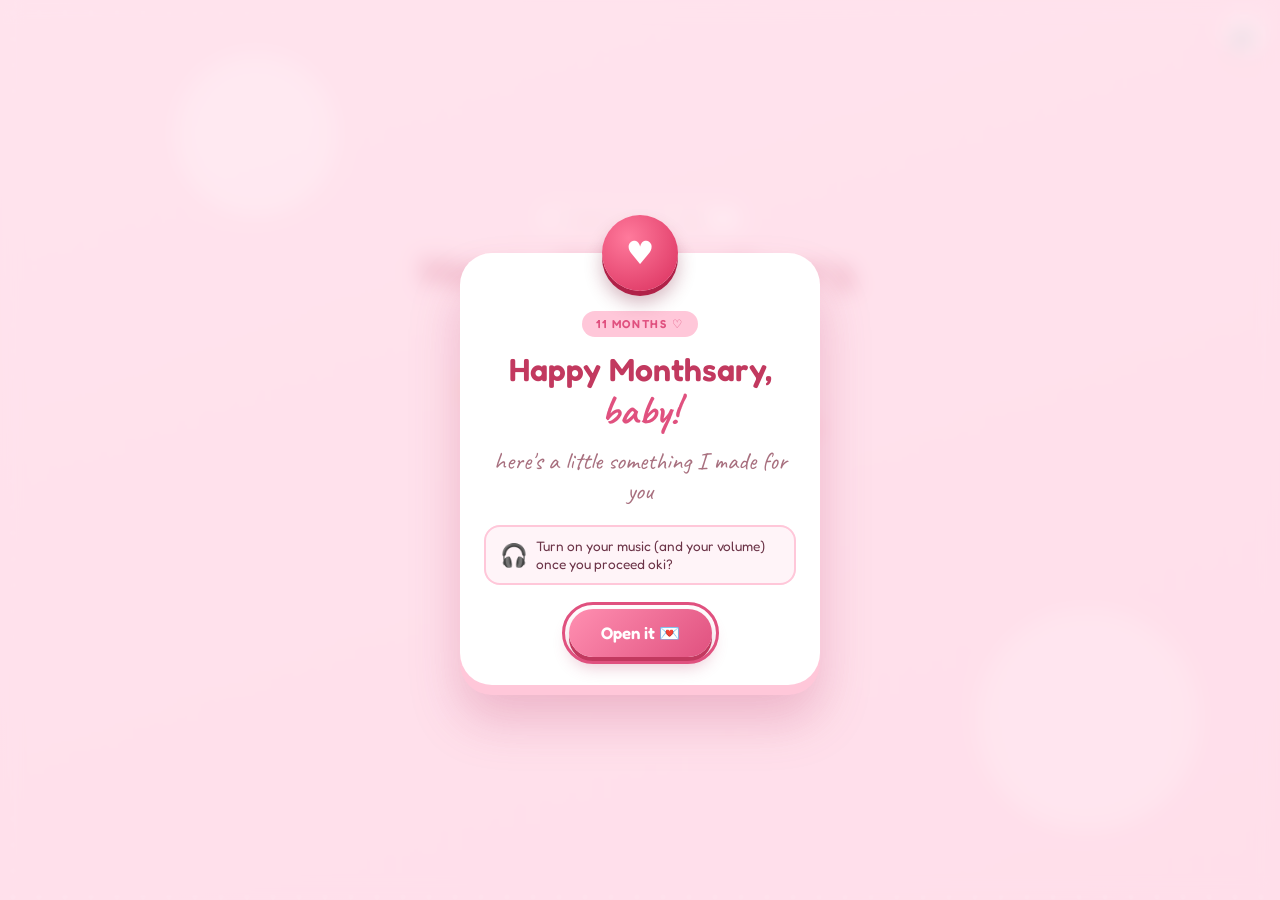
==== index.html @ 4e18e743 "Adjust flower properties" ====
<!DOCTYPE html>
<html lang="en">
<head>
<meta charset="utf-8">
<meta name="viewport" content="width=device-width, initial-scale=1">
<title>Happy 11th Monthsary, Princess Baby</title>
<link rel="preconnect" href="https://fonts.googleapis.com">
<link rel="preconnect" href="https://fonts.gstatic.com" crossorigin>
<link href="https://fonts.googleapis.com/css2?family=Caveat:wght@500;700&family=Fredoka:wght@400;500;600&display=swap" rel="stylesheet">
<link rel="stylesheet" href="style.css">
</head>
<body>

<div class="floaters" id="floaters" aria-hidden="true"></div>

<!-- Background music: put your file at music/home.mp3 -->
<audio id="bgm" src="music/home.mp3" loop preload="auto"></audio>
<button class="sound" id="sound" aria-label="Turn sound off" title="Sound on/off">🔊</button>

<!-- Welcome pop-up shown first, before the envelope -->
<div class="welcome" id="welcome" role="dialog" aria-modal="true" aria-labelledby="welcomeTitle">
  <div class="welcome-tilt" id="welcomeTilt">
    <div class="welcome-card">
      <div class="welcome-emoji" aria-hidden="true">♥</div>
      <span class="welcome-eyebrow">11 months ♡</span>
      <h2 id="welcomeTitle">Happy Monthsary,<em>baby!</em></h2>
      <p>here's a little something I made for you</p>
      <div class="welcome-music"><span aria-hidden="true">🎧</span><div>Turn on your music (and your volume) once you proceed oki? </div></div>
      <button class="welcome-btn" id="welcomeBtn">Open it 💌</button>
    </div>
  </div>
</div>

<!-- Bouquet: shown after the welcome pop-up, before the envelope -->
<div class="bouquet" id="bouquet" role="dialog" aria-modal="true" aria-labelledby="bouquetMsg" hidden>
  <div class="bq-view" id="bqView" aria-label="A 3D bouquet of flowers for you. Drag to spin it.">
    <div class="bq-fit" id="bqFit">
      <div class="bq" id="bq"></div>
    </div>
  </div>
  <p class="bq-hint" aria-hidden="true">drag it around ♡</p>
  <p class="bq-msg" id="bouquetMsg">Because we aren't able to celebrate today, and I won't be able to see you face to face… here's your bouquet, as always ♡</p>
  <button class="welcome-btn bq-btn" id="bouquetBtn">Now, your letter 💌</button>
</div>

<main class="stage">
  <div class="headline">
    <span class="badge">11 months with you ♡ </span>
    <h1>Happy 11th Monthsary,<em id="her">Princess Baby</em></h1>
  </div>

  <div class="scene">
    <span class="sparkle" aria-hidden="true">✨</span>
    <span class="sparkle" aria-hidden="true">💖</span>
    <span class="sparkle" aria-hidden="true">✨</span>
    <div class="tilt" id="tilt">
      <div class="envelope" id="envelope" role="button" tabindex="0" aria-label="Open your letter">
        <div class="shadow"></div>
        <div class="back"></div>
        <div class="letter">To my favorite human ♡</div>
        <div class="pocket">
          <i class="l"></i><i class="r"></i><i class="b"></i>
          <div class="to">for Marielle ♡</div>
        </div>
        <div class="flap">
          <div class="face front"></div>
          <div class="face back-face"></div>
        </div>
        <div class="seal">♥</div>
      </div>
    </div>
  </div>

  <p class="hint">tap the envelope 💌</p>
</main>

<div class="overlay">
  <article class="paper" id="paper" aria-label="Your letter">
    <button class="close" id="close" aria-label="Close letter">✕</button>
    <div class="paper-inner">
      <div class="deco reveal" aria-hidden="true">🌸💌🌸</div>
      <h2 class="reveal">My dearest Marielle,</h2>
      <p class="date reveal">11 months of us</p>

      <div class="photos">
        <figure class="photo reveal"><img src="images/photo1.jpeg" onerror="this.onerror=null;this.src='photo1.jpg'" alt="Us in the mirror, a kiss on her cheek" style="object-position:50% 35%"><figcaption>a kiss for my favorite girl</figcaption></figure>
        <figure class="photo reveal"><img src="images/photo3.jpeg" onerror="this.onerror=null;this.src='photo3.jpg'" alt="A pencil sketch of the two of us"><figcaption>us, in pencil (and in my heart)</figcaption></figure>
        <figure class="photo wide reveal"><img src="images/photo2.jpeg" onerror="this.onerror=null;this.src='photo2.jpg'" alt="Cheek to cheek, her big smile"><figcaption>that smile = my whole day</figcaption></figure>
        <figure class="photo reveal"><img src="images/photo4.jpeg" onerror="this.onerror=null;this.src='photo4.jpg'" alt="Silly selfie, tongue out" style="object-position:50% 30%"><figcaption>the silliest us</figcaption></figure>
        <figure class="photo reveal"><img src="images/photo5.jpeg" onerror="this.onerror=null;this.src='photo5.jpg'" alt="Matching pouts" style="object-position:50% 25%"><figcaption>pout champions 🏆</figcaption></figure>
      </div>

      <div class="message">
        <p class="reveal"><strong>Happy 11th monthsary, my love!</strong> 🎉 Eleven months. ELEVEN. That means in just one more month I get to say "one year" and be extremely smug about it. I've been dating the most amazing girl for this long and she still hasn't filed a return request, so I'm officially calling that a win.</p>

        <p class="reveal">I tried really hard to think of something original to write, but my brain just can't function when I think about you. So instead, I went on a deep dive of the internet's finest bad puns, and I'm sorry in advance, but here is the best of the worst. 😭 Princess Baby, I love you from my head tomatoes. 🍅 I love you a latte. ☕ I dolphinately love you. 🐬 I'd be lion if I said I didn't love you. 🦁 And omelette you finish, but I love you a latke. 🍳</p>

        <p class="reveal">I would tell you a joke about pizza, but it's a little cheesy. 🍕 This might sound cheesy too, but I think you're grate. 🧀 And one more, because I can't stop: is your name Wi-Fi? Because I'm definitely feeling a connection. 📶 (I know. I'm sorry. I'm not sorry. I'll be doing this for the next fifty years, so please start building your tolerance now.)</p>

        <div class="quote q1 reveal">
          You're my favorite notification, my best distraction, and my safest place, all in one person.
          <small>~ Razzle, certified corny</small>
        </div>

        <p class="reveal">You have a way of making the most boring things feel like an adventure. Waiting in line? Adventure. Deciding where to eat for 45 minutes and ending up at the first place we suggested? Epic quest. Sitting quietly next to you doing absolutely nothing? That's honestly my favorite place in the whole world.</p>

        <p class="sub reveal">🥺 okay, serious Razzle for a second 🥺</p>

        <p class="reveal">I know the past few weeks haven't been our best. We've felt distant, things got tense, and some days we weren't even really talking the way we used to. And a lot of that is on me. I haven't been the boyfriend you deserve lately, and I hate that. <strong>I'm so sorry, Princess Baby.</strong> Really and truly.</p>

        <p class="reveal">You never asked me to be perfect. You just asked me to show up, to listen, and to choose us, even on the hard days. So here's what I promise to do better:</p>

        <ul class="promises reveal">
          <li>Listen first, defend myself later (or never).</li>
          <li>Put the phone down when you're talking to me.</li>
          <li>Say the sweet stuff out loud, not just think it.</li>
          <li>Talk to you when something's bothering me instead of going quiet.</li>
          <li>Plan real dates and make real time for us.</li>
        </ul>

        <div class="quote q2 reveal">
          I don't need a perfect love story. I just need the one where it's still you and still us at the end of every messy chapter.
          <small>~ Razzle, still corny</small>
        </div>

        <p class="reveal">I'm not going to pretend I've got everything figured out, but I do know one thing for sure: I want to figure it out with you. Every sunny day, every rough patch, every random Tuesday. You make me want to be softer, better, and braver, and I'm going to keep working on it every single day.</p>

        <p class="reveal">Thank you for staying, for being patient with me, and for loving me even when I'm a certified dummy. I love you more than I know how to put into words (and clearly I tried, this letter is very long). 😭</p>

        <div class="quote q3 reveal">
          Home isn't a place. It's the way my heart goes quiet and happy when you say my name.
          <small>~ Razzle, the most pogi</small>
        </div>

        <p class="sign reveal">Forever yours,<br>Razzle ♡</p>
        <p class="ps reveal">P.S. You're still the cutest. This is not up for debate.<br>P.P.S. Eleven months down, so many more to go. 🥰</p>
      </div>

      <div class="teaser reveal">
        <span class="bell" aria-hidden="true">🔔</span>
        <h3>Don't forget, Marielle!</h3>
        <p>This is only a little preview. Come back and visit this website on our anniversary. Something special will be waiting for you. 💌</p>
        <div class="when">📅 November 12</div>
        <div class="count" id="count" aria-live="off">
          <div><b id="d">--</b><span>days</span></div>
          <div><b id="h">--</b><span>hours</span></div>
          <div><b id="m">--</b><span>min</span></div>
        </div>
      </div>
    </div>
  </article>
</div>

<script>
  /* ===== EDIT THESE ===== */
  const CONFIG = {
    herName: "Princess Baby",                      // shown in the headline
    anniversary: "2026-11-12T00:00:00+08:00"  // countdown target (Manila time)
  };
  /* ====================== */

  document.getElementById("her").textContent = CONFIG.herName;

  /* ===== SOUND (sound effects are generated in the browser, no files needed) ===== */
  const bgm = document.getElementById("bgm");
  const soundBtn = document.getElementById("sound");
  const MUSIC_VOLUME = 0.35;                  // 0 to 1
  let muted = false;
  try { muted = localStorage.getItem("muted") === "1"; } catch (e) {}

  let ctx = null;
  function audio() {
    if (!ctx) {
      const AC = window.AudioContext || window.webkitAudioContext;
      if (!AC) return null;
      ctx = new AC();
    }
    // iPhone/iPad: let Web Audio play even when the silent switch is on
    try { if (navigator.audioSession) navigator.audioSession.type = "playback"; } catch (e) {}
    if (ctx.state === "suspended") ctx.resume();
    return ctx;
  }
  function tone(freq, when, dur, vol = 0.12, type = "sine", slideTo) {
    const c = audio(); if (!c || muted) return;
    const t = c.currentTime + when;
    const o = c.createOscillator(), g = c.createGain();
    o.type = type; o.frequency.setValueAtTime(freq, t);
    if (slideTo) o.frequency.exponentialRampToValueAtTime(slideTo, t + dur);
    g.gain.setValueAtTime(0.0001, t);
    g.gain.exponentialRampToValueAtTime(vol, t + 0.015);
    g.gain.exponentialRampToValueAtTime(0.0001, t + dur);
    o.connect(g).connect(c.destination);
    o.start(t); o.stop(t + dur + 0.05);
  }
  function noise(when, dur, vol, f0, f1, type = "bandpass") {
    const c = audio(); if (!c || muted) return;
    const t = c.currentTime + when;
    const buf = c.createBuffer(1, Math.max(1, Math.floor(c.sampleRate * dur)), c.sampleRate);
    const d = buf.getChannelData(0);
    for (let i = 0; i < d.length; i++) d[i] = Math.random() * 2 - 1;
    const src = c.createBufferSource(); src.buffer = buf;
    const f = c.createBiquadFilter(); f.type = type;
    f.frequency.setValueAtTime(f0, t); f.frequency.exponentialRampToValueAtTime(f1, t + dur);
    const g = c.createGain();
    g.gain.setValueAtTime(0.0001, t);
    g.gain.exponentialRampToValueAtTime(vol, t + dur * 0.3);
    g.gain.exponentialRampToValueAtTime(0.0001, t + dur);
    src.connect(f).connect(g).connect(c.destination);
    src.start(t); src.stop(t + dur + 0.05);
  }
  const sfx = {
    tap()    { tone(520, 0, 0.12, 0.14, "sine", 330); },                         // envelope tap
    flap()   { noise(0, 0.35, 0.22, 2200, 700); tone(300, 0, 0.1, 0.06, "triangle", 200); },  // flap opens
    whoosh() { noise(0, 0.7, 0.2, 500, 3200, "lowpass"); },                     // letter slides up
    chime()  { [784, 988, 1175, 1568].forEach((f, i) => tone(f, i * 0.09, 0.9, 0.09, "sine")); }, // letter ready
    pop()    { tone(700 + Math.random() * 500, 0, 0.1, 0.07, "sine", 1300); },  // photos/quotes appear
    close()  { tone(659, 0, 0.18, 0.1); tone(494, 0.12, 0.3, 0.1); noise(0.05, 0.3, 0.12, 1500, 500); }
  };
  let lastPop = 0;
  function popThrottled() { const n = Date.now(); if (n - lastPop > 450) { lastPop = n; sfx.pop(); } }

  // background music: starts on the first tap (browsers block autoplay), fades in
  bgm.volume = 0;
  let fadeTimer = null;
  function fadeTo(target, ms = 1500) {
    clearInterval(fadeTimer);
    const start = bgm.volume, steps = 30, dt = ms / steps; let i = 0;
    fadeTimer = setInterval(() => {
      i++; bgm.volume = Math.max(0, Math.min(1, start + (target - start) * (i / steps)));
      if (i >= steps) clearInterval(fadeTimer);
    }, dt);
  }
  function startMusic() {
    if (muted) return;
    const p = bgm.play();
    if (p && p.then) p.then(() => fadeTo(MUSIC_VOLUME)).catch(() => {});
  }
  function renderSoundBtn() {
    soundBtn.textContent = muted ? "🔇" : "🔊";
    soundBtn.setAttribute("aria-label", muted ? "Turn sound on" : "Turn sound off");
  }
  soundBtn.addEventListener("click", e => {
    e.stopPropagation();
    muted = !muted;
    try { localStorage.setItem("muted", muted ? "1" : "0"); } catch (err) {}
    renderSoundBtn();
    if (muted) { fadeTo(0, 400); setTimeout(() => bgm.pause(), 450); }
    else { audio(); startMusic(); sfx.tap(); }
  });
  renderSoundBtn();
  // first tap: wake up the audio system (a silent clip helps iPhones), then start the music
  const SILENT = "[data-uri]";
  function unlockAudio() {
    audio();
    try { const s = new Audio(SILENT); s.play().catch(() => {}); } catch (e) {}
    startMusic();
  }
  addEventListener("pointerdown", unlockAudio, { once: true });
  addEventListener("keydown", unlockAudio, { once: true });

  // welcome pop-up: shows first, the envelope waits behind it until she taps "Open it"
  const welcome = document.getElementById("welcome");
  const welcomeBtn = document.getElementById("welcomeBtn");
  const stageEl = document.querySelector(".stage");
  stageEl.inert = true;
  welcomeBtn.focus({ preventScroll: true });
  const welcomeTilt = document.getElementById("welcomeTilt");
  welcome.addEventListener("pointermove", e => {
    const x = (e.clientX / innerWidth - .5) * 2, y = (e.clientY / innerHeight - .5) * 2;
    welcomeTilt.style.transform = `rotateY(${x * 12}deg) rotateX(${-y * 9}deg)`;
  });
  welcomeBtn.addEventListener("click", () => {
    sfx.chime();
    body.classList.add("welcomed");
    setTimeout(() => { welcome.hidden = true; }, 700);
    setTimeout(showBouquet, 500);                 // bouquet first, then the envelope
  });

  /* ===== 3D BOUQUET (pure CSS 3D, built here) ===== */
  const bouquetEl = document.getElementById("bouquet");
  const bq = document.getElementById("bq");
  const bqView = document.getElementById("bqView");
  const bqFit = document.getElementById("bqFit");
  const bqMsg = document.getElementById("bouquetMsg");
  const bouquetBtn = document.getElementById("bouquetBtn");
  const el = (cls, css) => { const d = document.createElement("div"); d.className = cls; Object.assign(d.style, css || {}); return d; };

  function buildBouquet() {
    const RIM = 112, TIP = 8, H = 215;           // cone: rim radius, tip radius, height (px)
    const slant = Math.atan((RIM - TIP) / H), L = Math.hypot(H, RIM - TIP);
    // wrapping paper: pleated panels around a cone, pointed tops, two alternating colours
    const N = 11, step = 360 / N;
    for (let i = 0; i < N; i++) {
      const w = 2 * (RIM + 6) * Math.tan(Math.PI / N) + 10, extra = 16 + (i % 3) * 9, h = L + extra;
      const tipW = (2 * TIP * Math.tan(Math.PI / N)) / w * 50;
      const p = el("bq-paper", {
        width: w + "px", height: h + "px", left: -w / 2 + "px", top: -h / 2 + "px",
        clipPath: `polygon(0 ${extra / h * 100 * .55}%, 50% 0, 100% ${extra / h * 100 * .55}%, ${50 + tipW}% 100%, ${50 - tipW}% 100%)`,
        background: i % 2
          ? "linear-gradient(90deg,#ffd6e3,#fff2f6 45%,#ffd0de)"
          : "linear-gradient(90deg,#f58fb0,#ffb3c9 50%,#f283a8)",
        transform: `translate3d(0,${H / 2 - extra / 2}px,0) rotateY(${i * step}deg) translateZ(${(RIM + TIP) / 2 + 3}px) rotateX(${-slant}rad)`
      });
      bq.appendChild(p);
    }
    bq.appendChild(el("bq-fill", { width: RIM * 2 + "px", height: RIM * 2 + "px", left: -RIM + "px", top: -RIM + "px", transform: "translate3d(0,6px,0) rotateX(90deg)" }));

    // leaves poking out of the paper
    for (let i = 0; i < 9; i++) {
      const lf = el("bq-leaf", { width: "26px", height: "62px", left: "-13px", top: "-62px",
        transform: `rotateY(${i * 40 + 12}deg) translateZ(${RIM - 18}px) translateY(-14px) rotateX(${-58 - (i % 2) * 10}deg)` });
      bq.appendChild(lf);
    }

    // flowers: [type, colour, ring radius, angle, height, outward tilt, size]
    const PINK = ["#e8456f", "#ff7aa2", "#ffb3c9", "#d92e5c", "#ff94b4"];
    const LIFT = -34;                            // raise every flower above the wrap
    const flowers = [["rose", "#e8456f", 0, 0, LIFT - 62, 0, 1.3]];
    for (let i = 0; i < 6; i++) flowers.push([i % 3 === 1 ? "daisy" : "rose", PINK[(i + 1) % 5], 46, i * 60 + 30, LIFT - 40 - (i % 2) * 8, 28, 1.0]);
    for (let i = 0; i < 8; i++) flowers.push([i % 2 ? "daisy" : "rose", PINK[(i + 3) % 5], 84, i * 45, LIFT - 8 - (i % 2) * 10, 52, i % 2 ? 1.0 : .9]);

    flowers.forEach(([type, col, rad, az, y, tilt, s], n) => {
      const head = el("bq-head", { animationDelay: (0.35 + n * 0.11) + "s",
        transform: `translate3d(0,${y}px,0) rotateY(${az}deg) translateZ(${rad}px) rotateX(${-tilt}deg) scale(calc(${s} * var(--bloom)))` });
      if (type === "rose") {
        // rings of petals from the tight centre to the open outside
        const rings = [[3, 3, 14, 18, 8], [5, 7, 20, 24, 24], [5, 11, 26, 30, 44], [6, 15, 32, 34, 66]];
        rings.forEach(([count, r, w, h, open], k) => {
          for (let j = 0; j < count; j++) {
            const pt = el("petal", { width: w + "px", height: h + "px", left: -w / 2 + "px", top: -h + "px",
              borderRadius: "50% 50% 46% 46% / 62% 62% 38% 38%",
              background: `radial-gradient(ellipse at 50% 20%, ${shade(col, 18 - k * 4)}, ${col} 55%, ${shade(col, -28)})`,
              transform: `rotateY(${j * 360 / count + k * 31}deg) translateZ(${r}px) rotateX(calc(${-open}deg * var(--bloom)))` });
            head.appendChild(pt);
          }
        });
        head.appendChild(el("bq-disc", { width: "14px", height: "14px", left: "-7px", top: "-7px",
          background: `radial-gradient(${shade(col, -35)}, ${col})`, transform: "translateY(-6px) rotateX(90deg)" }));
      } else {
        for (let j = 0; j < 13; j++) {
          head.appendChild(el("petal", { width: "10px", height: "32px", left: "-5px", top: "-32px",
            borderRadius: "50% 50% 40% 40% / 70% 70% 30% 30%",
            background: "linear-gradient(#fff, #fff6f9 70%, #ffd9e5)",
            transform: `rotateY(${j * 360 / 13}deg) translateZ(6px) rotateX(calc(-80deg * var(--bloom)))` }));
        }
        head.appendChild(el("bq-disc", { width: "18px", height: "18px", left: "-9px", top: "-9px",
          background: "radial-gradient(circle at 40% 35%, #ffe680, #f5b800 70%, #d99a00)", transform: "translateY(-2px) rotateX(90deg)" }));
      }
      bq.appendChild(head);
    });

    // baby's breath: tiny white blooms (two crossed discs so they never go flat)
    for (let i = 0; i < 34; i++) {
      const a = Math.random() * 360, r = 30 + Math.random() * 78, y = -62 - Math.random() * 40 + r * .35;
      const g = el("bq-head", { animationDelay: (1.6 + Math.random()) + "s",
        transform: `translate3d(0,${y}px,0) rotateY(${a}deg) translateZ(${r}px) scale(var(--bloom))` });
      g.appendChild(el("bq-dot")); g.appendChild(el("bq-dot", { transform: "rotateY(90deg)" }));
      bq.appendChild(g);
    }

    // satin bow on the front of the wrap
    const yb = 150, rb = RIM - (RIM - TIP) * yb / H;
    const bow = el("bq-bow", { transform: `translate3d(0,${yb}px,0) translateZ(${rb + 4}px) rotateX(${-slant}rad)` });
    bow.innerHTML = `<svg viewBox="0 0 110 80" width="110" height="80" aria-hidden="true">
      <defs><linearGradient id="rib" x1="0" x2="0" y1="0" y2="1"><stop offset="0" stop-color="#ff5c8a"/><stop offset="1" stop-color="#c2395f"/></linearGradient></defs>
      <path d="M50 34 C30 8 6 10 8 28 C10 44 34 44 50 38Z" fill="url(#rib)"/>
      <path d="M60 34 C80 8 104 10 102 28 C100 44 76 44 60 38Z" fill="url(#rib)"/>
      <path d="M50 40 L34 76 L44 72 L48 78 L54 42Z M60 40 L76 76 L66 72 L62 78 L56 42Z" fill="#d94673"/>
      <rect x="47" y="28" width="16" height="16" rx="6" fill="#e8456f"/>
      <path d="M18 24 C24 18 34 20 42 30" stroke="#ffb3c9" stroke-width="3" fill="none" stroke-linecap="round" opacity=".7"/>
    </svg>`;
    bq.appendChild(bow);
    bqView.appendChild(el("bq-shadow"));
  }
  function shade(hex, pct) {                      // lighten (+) or darken (−) a hex colour
    const n = parseInt(hex.slice(1), 16), f = pct / 100;
    const ch = s => { const c = (n >> s) & 255; return Math.round(f > 0 ? c + (255 - c) * f : c * (1 + f)); };
    return `rgb(${ch(16)},${ch(8)},${ch(0)})`;
  }

  // spin: gentle sway on its own, drag to turn it around
  let spin = 0, tiltX = -22, dragging = false, lastX = 0, lastY = 0, vel = 0, t0 = 0, bqRaf = 0;
  const TILT_MIN = -72, TILT_MAX = -6;           // from looking down on the flowers to eye level
  const reduceMotion = matchMedia("(prefers-reduced-motion: reduce)").matches;
  function bqFrame(t) {
    if (!t0) t0 = t;
    if (!dragging) { spin += vel; vel *= 0.94; }
    const sway = reduceMotion ? 0 : Math.sin((t - t0) / 1400) * 16;
    bq.style.transform = `rotateX(${tiltX}deg) rotateY(${spin + sway}deg)`;
    bqRaf = requestAnimationFrame(bqFrame);
  }
  bqView.addEventListener("pointerdown", e => { dragging = true; lastX = e.clientX; lastY = e.clientY; vel = 0; bqView.setPointerCapture(e.pointerId); });
  bqView.addEventListener("pointermove", e => {
    if (!dragging) return;
    const dx = e.clientX - lastX, dy = e.clientY - lastY; lastX = e.clientX; lastY = e.clientY;
    spin += dx * .6; vel = dx * .6;
    tiltX = Math.max(TILT_MIN, Math.min(TILT_MAX, tiltX - dy * .4));   // drag down = look from above
  });
  const endDrag = () => { dragging = false; };
  bqView.addEventListener("pointerup", endDrag);
  bqView.addEventListener("pointercancel", endDrag);

  function fitBouquet() {                         // shrink the bouquet on short / narrow screens
    const k = Math.min(1, (innerWidth - 24) / 340, (innerHeight * .56) / 400);
    bqFit.style.transform = `scale(${k})`;
    bqView.style.width = 340 * k + "px"; bqView.style.height = 400 * k + "px";
    bqFit.style.width = "340px"; bqFit.style.height = "400px";
  }
  addEventListener("resize", fitBouquet);

  // message appears word by word
  bqMsg.innerHTML = bqMsg.textContent.split(" ").map(w => `<span class="w">${w}</span>`).join(" ");

  function showBouquet() {
    buildBouquet(); fitBouquet();
    bouquetEl.hidden = false;
    requestAnimationFrame(() => requestAnimationFrame(() => body.classList.add("bouquet-on")));
    bqRaf = requestAnimationFrame(bqFrame);
    [0, 1, 2, 3, 4].forEach(i => setTimeout(() => sfx.pop(), 500 + i * 260));
    const words = bqMsg.querySelectorAll(".w");
    words.forEach((w, i) => setTimeout(() => w.classList.add("in"), 2200 + i * 110));
    setTimeout(() => { bouquetBtn.classList.add("in"); bouquetBtn.focus({ preventScroll: true }); }, 2400 + words.length * 110 + 300);
  }
  bouquetBtn.addEventListener("click", () => {
    sfx.chime();
    body.classList.add("bouquet-done");
    stageEl.inert = false;
    setTimeout(() => { bouquetEl.hidden = true; cancelAnimationFrame(bqRaf); }, 850);
  });

  // floating hearts & sparkles
  const floaters = document.getElementById("floaters");
  const icons = ["♥","💗","✨","🌸","💖","♡"];
  for (let i = 0; i < 20; i++) {
    const s = document.createElement("span");
    s.textContent = icons[i % icons.length];
    s.style.left = Math.random() * 100 + "%";
    s.style.fontSize = 12 + Math.random() * 20 + "px";
    s.style.color = "#ff8fb1";
    s.style.animationDuration = 9 + Math.random() * 10 + "s";
    s.style.animationDelay = Math.random() * 12 + "s";
    floaters.appendChild(s);
  }

  // 3D tilt following pointer
  const tilt = document.getElementById("tilt");
  const body = document.body;
  addEventListener("pointermove", e => {
    if (body.classList.contains("open")) return;
    const x = (e.clientX / innerWidth - .5) * 2;
    const y = (e.clientY / innerHeight - .5) * 2;
    tilt.style.transform = `rotateY(${x * 14}deg) rotateX(${-y * 10}deg)`;
  });

  // open sequence
  const envelope = document.getElementById("envelope");
  const paper = document.getElementById("paper");
  let timers = [];
  function openLetter() {
    if (body.classList.contains("open")) return;
    tilt.style.transform = "rotateX(6deg)";
    sfx.tap(); setTimeout(() => sfx.flap(), 120);
    body.classList.add("open");                                            // flap opens
    timers.push(setTimeout(() => { body.classList.add("rise"); sfx.whoosh(); }, 750));  // paper slides up out of the envelope
    timers.push(setTimeout(() => {
      body.classList.add("reading");                                       // paper glides up full screen
      sfx.chime();
      observeReveals();
    }, 1900));
  }
  function closeLetter() {
    if (!body.classList.contains("open")) return;
    sfx.close();
    timers.forEach(clearTimeout); timers = [];
    body.classList.remove("reading");
    timers.push(setTimeout(() => body.classList.remove("rise"), 500));
    timers.push(setTimeout(() => body.classList.remove("open"), 1100));
    paper.scrollTo({ top: 0 });
    document.querySelectorAll(".reveal").forEach(el => el.classList.remove("in"));
  }
  envelope.addEventListener("click", openLetter);
  envelope.addEventListener("keydown", e => {
    if (e.key === "Enter" || e.key === " ") { e.preventDefault(); openLetter(); }
  });
  document.getElementById("close").addEventListener("click", closeLetter);
  addEventListener("keydown", e => { if (e.key === "Escape") closeLetter(); });

  // reveal on scroll inside the paper
  function observeReveals() {
    const io = new IntersectionObserver((entries) => {
      entries.forEach(en => {
        if (en.isIntersecting) {
          en.target.classList.add("in"); io.unobserve(en.target);
          if (en.target.matches(".photo, .quote, .teaser, .promises")) popThrottled();
        }
      });
    }, { root: paper, threshold: .12 });
    document.querySelectorAll(".reveal").forEach((el, i) => {
      el.style.transitionDelay = (i < 3 ? i * 0.25 + 0.9 : 0) + "s";
      io.observe(el);
    });
  }

  // countdown to the anniversary
  const target = new Date(CONFIG.anniversary).getTime();
  function tick() {
    let diff = Math.max(0, target - Date.now());
    const d = Math.floor(diff / 864e5); diff -= d * 864e5;
    const h = Math.floor(diff / 36e5);  diff -= h * 36e5;
    const m = Math.floor(diff / 6e4);
    document.getElementById("d").textContent = d;
    document.getElementById("h").textContent = h;
    document.getElementById("m").textContent = m;
  }
  tick(); setInterval(tick, 30000);
</script>
</body>
</html>
---- style.css ----
:root{
  --bg1:#ffe3ee; --bg2:#ffd0e2; --pink:#ff8fb1; --pink-d:#e0517f; --pink-l:#ffc7d9;
  --env:#ffa3c0; --env-d:#ff8fb1; --cream:#fffaf3; --ink:#6b3347; --muted:#a8707f;
  --berry:#c2395f;
}
*{box-sizing:border-box;margin:0;padding:0}
html,body{height:100%}
body{
  font-family:'Fredoka',system-ui,sans-serif;color:var(--ink);overflow:hidden;
  background:
    radial-gradient(circle at 20% 15%,rgba(255,255,255,.7) 0 80px,transparent 81px),
    radial-gradient(circle at 85% 80%,rgba(255,255,255,.5) 0 110px,transparent 111px),
    radial-gradient(#fff6 2px,transparent 3px) 0 0/26px 26px,
    linear-gradient(160deg,var(--bg1),var(--bg2));
}

/* floating hearts / sparkles */
.floaters{position:fixed;inset:0;pointer-events:none;overflow:hidden}
.floaters span{position:absolute;bottom:-50px;opacity:0;animation:floatUp linear infinite}
@keyframes floatUp{
  0%{transform:translateY(0) rotate(-10deg);opacity:0}
  10%{opacity:.75}
  100%{transform:translateY(-115vh) rotate(25deg);opacity:0}
}

/* intro layout */
.stage{position:fixed;inset:0;display:flex;flex-direction:column;align-items:center;justify-content:center;gap:1.6rem;padding:1rem;
  transition:opacity .6s ease}
.headline{text-align:center;transition:opacity .6s}
.badge{display:inline-block;background:#fff;color:var(--pink-d);font-weight:600;font-size:.8rem;letter-spacing:.12em;
  padding:.35rem .9rem;border-radius:999px;box-shadow:0 4px 0 var(--pink-l);margin-bottom:.8rem;text-transform:uppercase}
.headline h1{font-weight:600;font-size:clamp(1.7rem,6vw,2.7rem);line-height:1.15;color:var(--berry)}
.headline h1 em{font-style:normal;display:block;font-family:'Caveat',cursive;font-size:1.25em;color:var(--pink-d);font-weight:700}
.hint{font-family:'Caveat',cursive;font-size:1.5rem;color:var(--pink-d);animation:pulse 2s ease-in-out infinite;transition:opacity .4s}
@keyframes pulse{50%{opacity:.4;transform:translateY(3px)}}

/* 3D scene */
.scene{perspective:1100px;position:relative}
.tilt{transform-style:preserve-3d;transition:transform .25s ease-out;animation:bob 3.6s ease-in-out infinite}
@keyframes bob{50%{translate:0 -10px}}
.sparkle{position:absolute;font-size:1.4rem;animation:twinkle 2.4s ease-in-out infinite}
.sparkle:nth-of-type(1){left:-14px;top:-8px}
.sparkle:nth-of-type(2){right:-10px;top:14%;animation-delay:.8s;font-size:1.1rem}
.sparkle:nth-of-type(3){left:6%;bottom:-18px;animation-delay:1.5s;font-size:1.2rem}
@keyframes twinkle{0%,100%{opacity:.2;transform:scale(.6) rotate(0)}50%{opacity:1;transform:scale(1.15) rotate(20deg)}}

.envelope{
  --w:min(80vw,340px);
  position:relative;width:var(--w);aspect-ratio:4/3;cursor:pointer;outline:none;
  transition:transform 1s cubic-bezier(.6,0,.3,1),opacity .8s;
  -webkit-tap-highlight-color:transparent;
}
.envelope:focus-visible .back{outline:3px solid var(--pink-d);outline-offset:6px}
.shadow{position:absolute;left:8%;right:8%;bottom:-18px;height:26px;background:rgba(190,70,110,.35);filter:blur(12px);border-radius:50%}
.back{position:absolute;inset:0;background:var(--env-d);border-radius:16px}

.letter{
  position:absolute;left:7%;right:7%;top:6%;height:88%;z-index:2;border-radius:10px;
  background:
    repeating-linear-gradient(transparent 0 25px,rgba(255,143,177,.25) 25px 26px),
    #fffdf8;
  transition:transform 1s cubic-bezier(.5,0,.2,1);
  padding:12px 16px;text-align:center;
  font-family:'Caveat',cursive;font-weight:700;font-size:clamp(1.1rem,4vw,1.45rem);color:var(--pink-d);
  box-shadow:0 -3px 10px rgba(190,70,110,.18);
}
.pocket{position:absolute;inset:0;z-index:3;pointer-events:none}
.pocket i{position:absolute;inset:0;border-radius:16px}
.pocket .l{background:linear-gradient(100deg,#ffb5cc,#ff9dbb);clip-path:polygon(0 0,53% 54%,0 100%)}
.pocket .r{background:linear-gradient(260deg,#ffb5cc,#ff9dbb);clip-path:polygon(100% 0,47% 54%,100% 100%)}
.pocket .b{background:linear-gradient(0deg,#ffc2d6,#ffb0c8);clip-path:polygon(0 100%,50% 46%,100% 100%)}
.pocket::after{content:"";position:absolute;inset:7px;border:2px dashed rgba(255,255,255,.75);border-radius:11px}
.to{position:absolute;left:0;right:0;top:70%;text-align:center;font-family:'Caveat',cursive;font-weight:700;
  font-size:clamp(1.2rem,4.6vw,1.6rem);color:#fff;text-shadow:0 2px 0 rgba(224,81,127,.5)}

.flap{
  position:absolute;left:0;top:0;width:100%;height:56%;z-index:4;
  transform-origin:50% 0;transform-style:preserve-3d;
  transform:perspective(900px) rotateX(0deg);
  transition:transform .9s cubic-bezier(.5,0,.2,1),z-index 0s .45s;
}
.flap .face{position:absolute;inset:0;backface-visibility:hidden;-webkit-backface-visibility:hidden;
  clip-path:polygon(0 0,100% 0,50% 100%);border-radius:16px 16px 0 0}
.flap .front{background:linear-gradient(180deg,#ff9dbb,#ff7fa6)}
.flap .back-face{
  background:radial-gradient(#fff 2px,transparent 3px) 0 0/16px 16px,#ffd3e2;
  transform:rotateX(180deg);
  /* this face is itself flipped, so mirror its triangle: base stays on the hinge, tip points up when open */
  clip-path:polygon(0 100%,100% 100%,50% 0);border-radius:0 0 16px 16px;
}
.seal{
  position:absolute;left:50%;top:56%;z-index:5;width:17%;aspect-ratio:1;border-radius:50%;
  translate:-50% -50%;
  background:radial-gradient(circle at 35% 30%,#ff7a9c,#d92e5c);
  box-shadow:0 4px 0 #b02148,0 8px 14px rgba(120,20,50,.35);
  display:grid;place-items:center;color:#fff;font-size:clamp(1rem,4vw,1.5rem);
  animation:beat 1.4s ease-in-out infinite;transition:opacity .3s;
}
@keyframes beat{0%,100%{scale:1}15%{scale:1.12}30%{scale:1}45%{scale:1.08}}

/* opening states */
body.open .flap{transform:perspective(900px) rotateX(180deg);z-index:1}
body.open .seal{opacity:0;animation:none}
body.open .hint{opacity:0}
body.open .tilt{animation-play-state:paused}
body.rise .letter{transform:translateY(-68%)}
body.reading .envelope{transform:translateY(60vh) scale(.8);opacity:0}
body.reading .headline{opacity:0}

/* reading overlay */
.overlay{position:fixed;inset:0;display:flex;justify-content:center;align-items:flex-end;pointer-events:none;z-index:10}
.paper{
  width:min(94vw,620px);height:93vh;color:var(--ink);
  border-radius:28px 28px 0 0;overflow-y:auto;overscroll-behavior:contain;
  transform:translateY(110%);transition:transform 1.3s cubic-bezier(.2,.8,.2,1);
  box-shadow:0 -16px 50px rgba(190,70,110,.4);pointer-events:auto;
  background:
    repeating-linear-gradient(transparent 0 35px,rgba(255,143,177,.16) 35px 36px),
    var(--cream);
  border-top:8px solid var(--pink);
}
body.reading .paper{transform:translateY(0)}
.paper-inner{padding:1.6rem 1.5rem 4rem;text-align:center}
.deco{font-size:1.5rem;letter-spacing:.4em;margin-bottom:.4rem}
.paper h2{font-family:'Caveat',cursive;font-weight:700;font-size:clamp(2.2rem,9vw,3rem);color:var(--berry);line-height:1.1}
.paper .date{display:inline-block;margin:.6rem 0 1.4rem;background:var(--pink-l);color:var(--pink-d);font-weight:600;
  font-size:.75rem;letter-spacing:.2em;text-transform:uppercase;padding:.3rem .9rem;border-radius:999px}

.reveal{opacity:0;transform:translateY(24px) scale(.97);transition:opacity .9s ease,transform .9s ease}
.reveal.in{opacity:1;transform:none}

.photos{display:grid;grid-template-columns:1fr 1fr;gap:20px 16px;margin:1.6rem 0}
.photo{position:relative;background:#fff;padding:9px 9px 28px;border-radius:6px;box-shadow:0 8px 18px rgba(190,70,110,.22);transform:rotate(var(--r,0deg))}
.photo::before{content:"";position:absolute;top:-10px;left:50%;width:62px;height:20px;margin-left:-31px;
  background:repeating-linear-gradient(45deg,rgba(255,143,177,.85) 0 6px,rgba(255,199,217,.85) 6px 12px);transform:rotate(-4deg);border-radius:2px}
.photo:nth-child(1){--r:-2.5deg}.photo:nth-child(2){--r:2deg}
.photo:nth-child(3){--r:-1deg}.photo:nth-child(4){--r:2deg}.photo:nth-child(5){--r:-2deg}
.photo.wide{grid-column:1/-1}
.photo .ph,.photo img{display:block;width:100%;aspect-ratio:4/5;object-fit:cover;border-radius:3px;background:#ffe8f0}
.photo.wide .ph,.photo.wide img{aspect-ratio:16/10}
.ph{display:grid;place-items:center;color:var(--pink-d);font-family:'Caveat',cursive;font-size:1.4rem;border:2px dashed var(--pink-l)}
.photo figcaption{font-family:'Caveat',cursive;font-size:1.15rem;color:var(--muted);margin-top:6px}

.message{text-align:left;font-family:'Caveat',cursive;font-weight:500;font-size:1.5rem;line-height:36px;margin:1.4rem 0}
.message p{margin-bottom:36px}
.message strong{color:var(--berry);font-weight:700}
.message .sub{font-family:'Fredoka',sans-serif;font-weight:600;font-size:1rem;line-height:1.4;color:var(--pink-d);
  letter-spacing:.04em;margin:1.6rem 0 .8rem;text-align:center}

.quote{position:relative;margin:2rem 0;padding:1.6rem 1.3rem 1.2rem;background:#fff;border-radius:20px;
  border:2px dashed var(--pink);box-shadow:0 6px 0 var(--pink-l);transform:rotate(var(--r,0deg));
  font-family:'Caveat',cursive;font-size:1.45rem;line-height:1.35;color:var(--berry);text-align:center}
.quote::before{content:"\201C";position:absolute;top:-22px;left:50%;margin-left:-22px;width:44px;height:44px;border-radius:50%;
  background:var(--pink);color:#fff;font-family:Georgia,serif;font-size:2.4rem;line-height:56px;box-shadow:0 3px 0 var(--pink-d)}
.quote small{display:block;font-family:'Fredoka',sans-serif;font-size:.72rem;letter-spacing:.15em;text-transform:uppercase;color:var(--muted);margin-top:.5rem}
.q1{--r:-1.2deg}.q2{--r:1deg}.q3{--r:-.8deg}

.promises{list-style:none;text-align:left;margin:1rem 0 2rem;background:#fff;border-radius:20px;padding:1.2rem 1.2rem .4rem;
  box-shadow:0 6px 0 var(--pink-l);font-family:'Caveat',cursive;font-size:1.4rem;line-height:1.4}
.promises li{padding-left:2rem;position:relative;margin-bottom:.8rem}
.promises li::before{content:"♥";position:absolute;left:.3rem;color:var(--pink-d)}

.sign{text-align:right;font-family:'Caveat',cursive;font-size:2rem;font-weight:700;color:var(--berry);line-height:1.2;margin-top:1rem}
.ps{text-align:left;font-family:'Caveat',cursive;font-size:1.3rem;color:var(--muted);margin-top:1rem}

.teaser{margin-top:2.4rem;padding:1.8rem 1.2rem;border-radius:24px;color:#fff;
  background:linear-gradient(135deg,#ff8fb1,#e0517f);box-shadow:0 8px 0 #c2395f}
.teaser .bell{font-size:2rem;display:block;animation:ring 2s ease-in-out infinite;transform-origin:50% 0}
@keyframes ring{0%,60%,100%{rotate:0deg}65%{rotate:-14deg}75%{rotate:12deg}85%{rotate:-8deg}95%{rotate:4deg}}
.teaser h3{font-weight:600;font-size:1.3rem;margin:.4rem 0}
.teaser p{font-size:.95rem;opacity:.95;line-height:1.5}
.teaser .when{display:inline-block;margin:.9rem 0;background:#fff;color:var(--pink-d);font-weight:600;padding:.45rem 1.1rem;border-radius:999px;box-shadow:0 3px 0 #ffc7d9}
.count{display:flex;justify-content:center;gap:.8rem;margin-top:.4rem}
.count div{min-width:62px;background:rgba(255,255,255,.22);border-radius:14px;padding:.5rem .3rem}
.count b{display:block;font-size:1.6rem;font-weight:600}
.count span{font-size:.62rem;letter-spacing:.18em;text-transform:uppercase}

.close{position:sticky;top:10px;float:right;margin:10px 10px 0 0;z-index:3;width:38px;height:38px;border-radius:50%;
  border:0;background:var(--pink-l);color:var(--pink-d);font-size:1.1rem;cursor:pointer;box-shadow:0 3px 0 var(--pink)}
.close:hover{background:var(--pink)}
.close:active{transform:translateY(2px);box-shadow:none}

@media (prefers-reduced-motion:reduce){
  .tilt,.floaters span,.hint,.sparkle,.seal,.bell{animation:none}
  *{transition-duration:.01s!important;transition-delay:0s!important}
}

/* sound on/off button */
.sound{position:fixed;top:14px;right:14px;z-index:30;width:44px;height:44px;border-radius:50%;border:0;cursor:pointer;
  background:#fff;color:var(--pink-d);font-size:1.2rem;box-shadow:0 4px 0 var(--pink-l),0 6px 14px rgba(190,70,110,.25);
  -webkit-tap-highlight-color:transparent}
.sound:active{transform:translateY(2px);box-shadow:0 2px 0 var(--pink-l)}
.sound:focus-visible{outline:3px solid var(--pink-d);outline-offset:3px}

/* welcome pop-up (shown before the envelope) */
.welcome{position:fixed;inset:0;z-index:50;display:flex;overflow-y:auto;padding:1.4rem 1.2rem;perspective:1000px;
  background:rgba(255,227,238,.72);backdrop-filter:blur(10px);-webkit-backdrop-filter:blur(10px);
  transition:opacity .6s ease}
.welcome[hidden]{display:none}
body.welcomed .welcome{opacity:0;pointer-events:none}
.welcome-tilt{--seal:76px;margin:auto;transform-style:preserve-3d;transition:transform .25s ease-out;animation:bob 3.6s ease-in-out infinite}
.welcome-card{position:relative;width:min(88vw,360px);text-align:center;background:#fff;border-radius:32px;
  padding:calc(var(--seal)/2 + 1.3rem) 1.5rem 1.8rem;margin-top:calc(var(--seal)/2);
  box-shadow:0 10px 0 var(--pink-l),0 34px 50px rgba(190,70,110,.28);
  animation:welcomePop .8s cubic-bezier(.34,1.56,.64,1) both;transition:transform .6s ease}
body.welcomed .welcome-card{transform:scale(.88) translateY(24px)}
@keyframes welcomePop{0%{opacity:0;transform:scale(.7) translateY(30px)}100%{opacity:1;transform:none}}
.welcome-emoji{position:absolute;left:50%;top:0;translate:-50% -50%;width:var(--seal);aspect-ratio:1;border-radius:50%;
  display:grid;place-items:center;font-size:2rem;color:#fff;
  background:radial-gradient(circle at 35% 30%,#ff7a9c,#d92e5c);
  box-shadow:0 5px 0 #b02148,0 12px 18px rgba(120,20,50,.3);animation:beat 1.4s ease-in-out infinite}
.welcome-eyebrow{display:block;width:fit-content;margin:0 auto .9rem;background:var(--pink-l);color:var(--pink-d);font-weight:600;
  font-size:.72rem;line-height:1;letter-spacing:.14em;text-transform:uppercase;padding:.45rem .9rem;border-radius:999px}
.welcome-card h2{font-weight:600;font-size:clamp(1.6rem,6.5vw,2rem);line-height:1.15;color:var(--berry)}
.welcome-card h2 em{font-style:normal;font-family:'Caveat',cursive;font-size:1.3em;line-height:1;color:var(--pink-d);display:block;font-weight:700;margin-top:.1rem}
.welcome-card p{font-family:'Caveat',cursive;font-size:1.55rem;line-height:1.2;color:var(--muted);margin:.9rem 0 1.2rem;
  animation:welcomeFade 1s ease .5s both}
.welcome-music{display:flex;align-items:center;justify-content:center;gap:.5rem;background:#fff4f8;border-radius:16px;
  padding:.75rem 1rem;margin:0 0 1.5rem;text-align:left;font-size:.85rem;line-height:1.35;color:var(--ink);
  box-shadow:inset 0 0 0 2px var(--pink-l);animation:welcomeFade 1s ease .8s both}
.welcome-music span{font-size:1.4rem;line-height:1;flex:none}
@keyframes welcomeFade{from{opacity:0;transform:translateY(8px)}to{opacity:1;transform:none}}
.welcome-btn{font-family:'Fredoka',sans-serif;font-weight:600;font-size:1.05rem;color:#fff;cursor:pointer;
  background:linear-gradient(135deg,#ff8fb1,#e0517f);border:0;border-radius:999px;padding:.85rem 2rem;display:inline-block;line-height:1.2;
  box-shadow:0 5px 0 #c2395f,0 10px 16px rgba(190,70,110,.3);animation:welcomeFade 1s ease 1.1s both;
  -webkit-tap-highlight-color:transparent}
.welcome-btn:active{transform:translateY(3px);box-shadow:0 2px 0 #c2395f}
.welcome-btn:focus-visible{outline:3px solid var(--pink-d);outline-offset:4px}
@media (prefers-reduced-motion:reduce){.welcome-emoji,.welcome-tilt{animation:none}}

/* ===== 3D bouquet (shown after the welcome pop-up, before the envelope) ===== */
@property --bloom{syntax:'<number>';inherits:true;initial-value:1}
.bouquet{position:fixed;inset:0;z-index:45;display:flex;flex-direction:column;align-items:center;justify-content:center;
  gap:.6rem;padding:1rem 1.2rem 1.6rem;overflow:hidden;opacity:0;transition:opacity .8s ease;
  background:radial-gradient(circle at 50% 35%,rgba(255,255,255,.55),transparent 60%),rgba(255,227,238,.88);
  backdrop-filter:blur(12px);-webkit-backdrop-filter:blur(12px)}
.bouquet[hidden]{display:none}
body.bouquet-on .bouquet{opacity:1}
body.bouquet-done .bouquet{opacity:0;pointer-events:none}
.bq-view{position:relative;width:340px;height:400px;flex:none;perspective:1100px;cursor:grab;touch-action:none}
.bq-view:active{cursor:grabbing}
.bq-fit{position:absolute;inset:0;transform-origin:50% 0}
.bq{position:absolute;left:50%;top:150px;width:0;height:0;transform-style:preserve-3d}
.bq *{transform-style:preserve-3d}
.bq-hint{font-size:.85rem;color:var(--muted);letter-spacing:.04em;opacity:0;transition:opacity 1s ease 2.6s}
body.bouquet-on .bq-hint{opacity:.85}
.bq-msg{max-width:30rem;text-align:center;font-family:'Caveat',cursive;font-weight:700;
  font-size:clamp(1.35rem,5.2vw,1.9rem);line-height:1.2;color:var(--pink-d)}
.bq-msg .w{display:inline-block;opacity:0;transform:translateY(8px);transition:opacity .5s ease,transform .5s ease}
.bq-msg .w.in{opacity:1;transform:none}
.bq-btn{margin-top:.3rem;opacity:0;transform:translateY(10px);transition:opacity .6s ease,transform .6s ease;pointer-events:none;animation:none}
.bq-btn.in{opacity:1;transform:none;pointer-events:auto}

/* wrapping paper cone */
.bq-paper{position:absolute;backface-visibility:visible}
/* greenery disc closing the top of the cone */
.bq-fill{position:absolute;border-radius:50%;background:radial-gradient(circle,#3f8a52,#2d6b3e 70%,#24573a)}
/* flower heads, leaves, baby's breath */
.bq-head{position:absolute;width:0;height:0;animation:bloom 1.8s cubic-bezier(.3,1.3,.5,1) both}
@keyframes bloom{from{--bloom:0}to{--bloom:1}}
.petal{position:absolute;transform-origin:50% 100%;backface-visibility:visible}
.bq-disc{position:absolute;border-radius:50%}
.bq-leaf{position:absolute;transform-origin:50% 100%;border-radius:0 100% 0 100%;
  background:linear-gradient(135deg,#7fc48a,#3d8c4f 60%,#2f6e3f)}
.bq-dot{position:absolute;width:7px;height:7px;margin:-3.5px;border-radius:50%;background:#fff;box-shadow:0 0 3px #fff8}
.bq-bow{position:absolute;width:110px;height:80px;left:-55px;top:-40px;backface-visibility:hidden}
.bq-shadow{position:absolute;left:50%;top:372px;width:200px;height:26px;margin-left:-100px;border-radius:50%;
  background:radial-gradient(rgba(190,70,110,.28),transparent 70%)}
@media (prefers-reduced-motion:reduce){.bq-head{animation:none}}
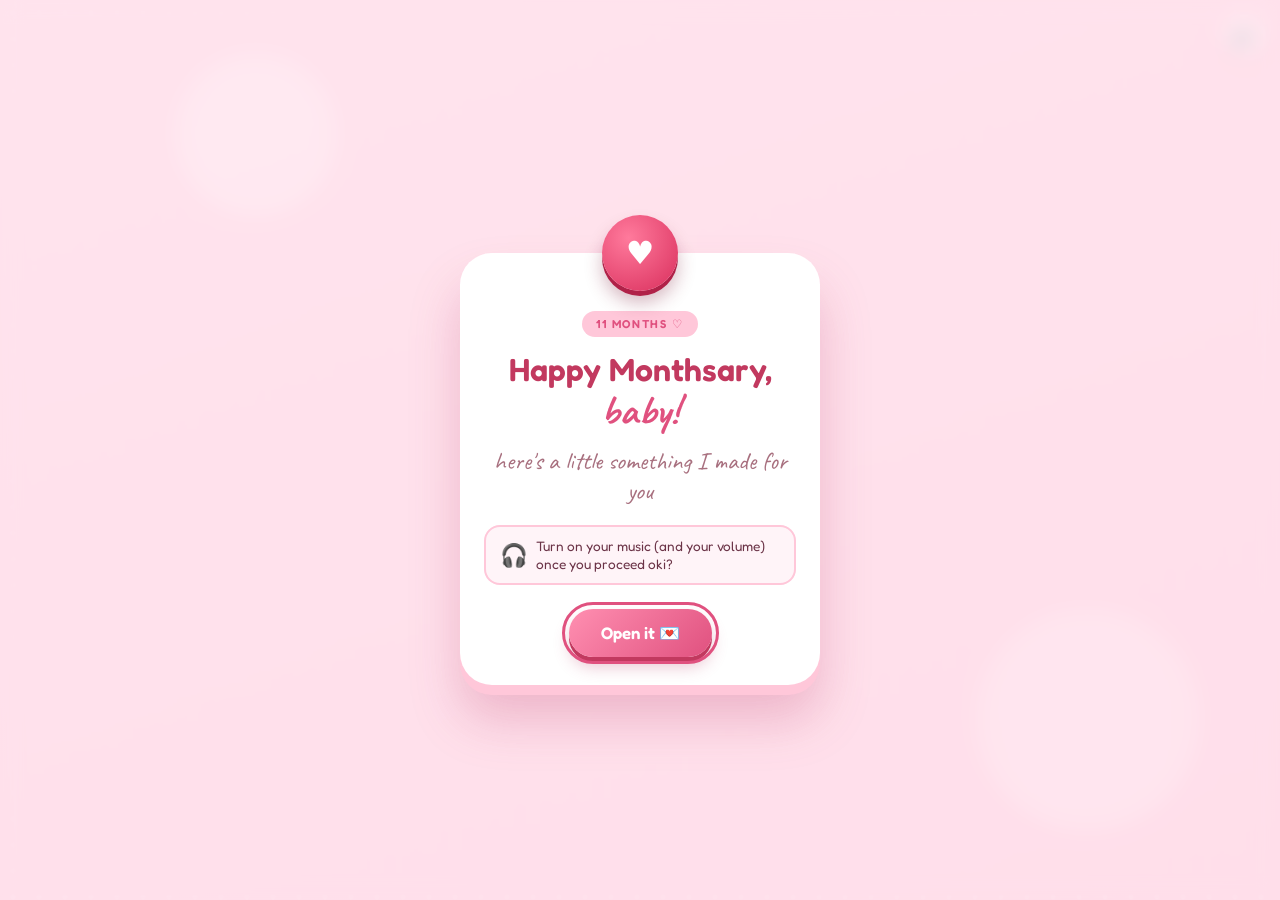
==== commit 30e18ea7: "Refactor promises list and improve closing paragraph Removed duplicate promises and adjusted the clo" ====
--- a/index.html
+++ b/index.html
@@ -111,11 +111,11 @@
         <p class="reveal">You never asked me to be perfect. You just asked me to show up, to listen, and to choose us, even on the hard days. So here's what I promise to do better:</p>
 
         <ul class="promises reveal">
+          <li>Talk to you when something's bothering me instead of going quiet.</li>
+          <li>Say the sweet stuff out loud, not just think it.</li>
+          <li>Plan real dates and make real time for us.</li>
           <li>Listen first, defend myself later (or never).</li>
           <li>Put the phone down when you're talking to me.</li>
-          <li>Say the sweet stuff out loud, not just think it.</li>
-          <li>Talk to you when something's bothering me instead of going quiet.</li>
-          <li>Plan real dates and make real time for us.</li>
         </ul>
 
         <div class="quote q2 reveal">
@@ -125,7 +125,7 @@
 
         <p class="reveal">I'm not going to pretend I've got everything figured out, but I do know one thing for sure: I want to figure it out with you. Every sunny day, every rough patch, every random Tuesday. You make me want to be softer, better, and braver, and I'm going to keep working on it every single day.</p>
 
-        <p class="reveal">Thank you for staying, for being patient with me, and for loving me even when I'm a certified dummy. I love you more than I know how to put into words (and clearly I tried, this letter is very long). 😭</p>
+        <p class="reveal">Thank you for staying, for being patient with me, and for loving me even when I'm a certified dummy. I love you more than I know how to put into words. </p>
 
         <div class="quote q3 reveal">
           Home isn't a place. It's the way my heart goes quiet and happy when you say my name.
@@ -272,8 +272,8 @@
   welcomeBtn.addEventListener("click", () => {
     sfx.chime();
     body.classList.add("welcomed");
+    showBouquet();                                // bouquet is already there as the pop-up fades
     setTimeout(() => { welcome.hidden = true; }, 700);
-    setTimeout(showBouquet, 500);                 // bouquet first, then the envelope
   });
 
   /* ===== 3D BOUQUET (pure CSS 3D, built here) ===== */
@@ -296,14 +296,24 @@
       const p = el("bq-paper", {
         width: w + "px", height: h + "px", left: -w / 2 + "px", top: -h / 2 + "px",
         clipPath: `polygon(0 ${extra / h * 100 * .55}%, 50% 0, 100% ${extra / h * 100 * .55}%, ${50 + tipW}% 100%, ${50 - tipW}% 100%)`,
-        background: i % 2
+        background: "linear-gradient(180deg,transparent 35%,rgba(150,30,70,.22) 80%,rgba(120,20,55,.42)), " + (i % 2
           ? "linear-gradient(90deg,#ffd6e3,#fff2f6 45%,#ffd0de)"
-          : "linear-gradient(90deg,#f58fb0,#ffb3c9 50%,#f283a8)",
+          : "linear-gradient(90deg,#f58fb0,#ffb3c9 50%,#f283a8)"),
         transform: `translate3d(0,${H / 2 - extra / 2}px,0) rotateY(${i * step}deg) translateZ(${(RIM + TIP) / 2 + 3}px) rotateX(${-slant}rad)`
       });
       bq.appendChild(p);
     }
     bq.appendChild(el("bq-fill", { width: RIM * 2 + "px", height: RIM * 2 + "px", left: -RIM + "px", top: -RIM + "px", transform: "translate3d(0,6px,0) rotateX(90deg)" }));
+    // greenery dome: a closed mound from the rim up under the flowers, so nothing shows through the gaps
+    const DB = RIM - 4, DT = 34, DH = 80, DM = 14;   // dome base radius, top radius, height, panels
+    const dSlant = Math.atan((DB - DT) / DH), DL = Math.hypot(DH, DB - DT);
+    const dWb = 2 * DB * Math.tan(Math.PI / DM) + 4, dWt = 2 * DT * Math.tan(Math.PI / DM) + 4;
+    for (let i = 0; i < DM; i++) {
+      bq.appendChild(el("bq-dome", { width: dWb + "px", height: DL + "px", left: -dWb / 2 + "px", top: -DL / 2 + "px",
+        clipPath: `polygon(${50 - dWt / dWb * 50}% 0, ${50 + dWt / dWb * 50}% 0, 100% 100%, 0 100%)`,
+        transform: `translate3d(0,${-DH / 2 + 4}px,0) rotateY(${i * 360 / DM}deg) translateZ(${(DB + DT) / 2}px) rotateX(${dSlant}rad)` }));
+    }
+    bq.appendChild(el("bq-fill", { width: DT * 2 + 6 + "px", height: DT * 2 + 6 + "px", left: -DT - 3 + "px", top: -DT - 3 + "px", transform: `translate3d(0,${-DH + 4}px,0) rotateX(90deg)` }));
 
     // leaves poking out of the paper
     for (let i = 0; i < 9; i++) {
@@ -360,16 +370,33 @@
 
     // satin bow on the front of the wrap
     const yb = 150, rb = RIM - (RIM - TIP) * yb / H;
-    const bow = el("bq-bow", { transform: `translate3d(0,${yb}px,0) translateZ(${rb + 4}px) rotateX(${-slant}rad)` });
-    bow.innerHTML = `<svg viewBox="0 0 110 80" width="110" height="80" aria-hidden="true">
+    const BN = 16;                                 // satin band wrapped all the way round
+    for (let i = 0; i < BN; i++) {
+      const bw = 2 * (rb + 1) * Math.tan(Math.PI / BN) + 2;
+      bq.appendChild(el("bq-band", { width: bw + "px", height: "14px", left: -bw / 2 + "px", top: "-7px",
+        transform: `translate3d(0,${yb}px,0) rotateY(${i * 360 / BN}deg) translateZ(${rb + 1}px) rotateX(${-slant}rad)` }));
+    }
+    const bow = el("bq-bow", { transform: `translate3d(0,${yb}px,0) translateZ(${rb + 3}px) rotateX(${-slant * .6}rad)` });
+    const bowSvg = `<svg viewBox="0 0 110 80" width="110" height="80" aria-hidden="true">
       <defs><linearGradient id="rib" x1="0" x2="0" y1="0" y2="1"><stop offset="0" stop-color="#ff5c8a"/><stop offset="1" stop-color="#c2395f"/></linearGradient></defs>
       <path d="M50 34 C30 8 6 10 8 28 C10 44 34 44 50 38Z" fill="url(#rib)"/>
       <path d="M60 34 C80 8 104 10 102 28 C100 44 76 44 60 38Z" fill="url(#rib)"/>
       <path d="M50 40 L34 76 L44 72 L48 78 L54 42Z M60 40 L76 76 L66 72 L62 78 L56 42Z" fill="#d94673"/>
       <rect x="47" y="28" width="16" height="16" rx="6" fill="#e8456f"/>
       <path d="M18 24 C24 18 34 20 42 30" stroke="#ffb3c9" stroke-width="3" fill="none" stroke-linecap="round" opacity=".7"/>
+      <path d="M92 24 C86 18 76 20 68 30" stroke="#ffb3c9" stroke-width="3" fill="none" stroke-linecap="round" opacity=".45"/>
     </svg>`;
+    for (let k = 0; k < 7; k++) {                  // stacked layers give the bow real thickness
+      const layer = el("bq-bow-layer", { transform: `translateZ(${k * 1.4}px)`, filter: k < 6 ? `brightness(${.62 + k * .05})` : "none" });
+      layer.innerHTML = bowSvg; bow.appendChild(layer);
+    }
     bq.appendChild(bow);
+    // stems poking out of the bottom of the wrap
+    [[-7, -6, 0], [5, 4, 30], [0, 0, 60], [-3, 9, 100], [8, -3, 140]].forEach(([x, z, a], i) => {
+      const st = el("bq-stem", { transform: `translate3d(${x}px,${H - 8}px,${z}px) rotateZ(${(i - 2) * 4}deg) rotateY(${a}deg)` });
+      st.appendChild(el("bq-stem-face")); st.appendChild(el("bq-stem-face", { transform: "rotateY(90deg)" }));
+      bq.appendChild(st);
+    });
     bqView.appendChild(el("bq-shadow"));
   }
   function shade(hex, pct) {                      // lighten (+) or darken (−) a hex colour
--- a/style.css
+++ b/style.css
@@ -231,11 +231,10 @@
 /* ===== 3D bouquet (shown after the welcome pop-up, before the envelope) ===== */
 @property --bloom{syntax:'<number>';inherits:true;initial-value:1}
 .bouquet{position:fixed;inset:0;z-index:45;display:flex;flex-direction:column;align-items:center;justify-content:center;
-  gap:.6rem;padding:1rem 1.2rem 1.6rem;overflow:hidden;opacity:0;transition:opacity .8s ease;
+  gap:.6rem;padding:1rem 1.2rem 1.6rem;overflow:hidden;transition:opacity .8s ease;
   background:radial-gradient(circle at 50% 35%,rgba(255,255,255,.55),transparent 60%),rgba(255,227,238,.88);
   backdrop-filter:blur(12px);-webkit-backdrop-filter:blur(12px)}
 .bouquet[hidden]{display:none}
-body.bouquet-on .bouquet{opacity:1}
 body.bouquet-done .bouquet{opacity:0;pointer-events:none}
 .bq-view{position:relative;width:340px;height:400px;flex:none;perspective:1100px;cursor:grab;touch-action:none}
 .bq-view:active{cursor:grabbing}
@@ -267,3 +266,15 @@
 .bq-shadow{position:absolute;left:50%;top:372px;width:200px;height:26px;margin-left:-100px;border-radius:50%;
   background:radial-gradient(rgba(190,70,110,.28),transparent 70%)}
 @media (prefers-reduced-motion:reduce){.bq-head{animation:none}}
+
+/* keep the envelope hidden until the bouquet is done, so it never peeks out early */
+body:not(.bouquet-done) .stage{visibility:hidden}
+.bq-dome{position:absolute;backface-visibility:visible;
+  background:radial-gradient(circle at 50% 30%,rgba(255,255,255,.08),transparent 60%),linear-gradient(180deg,#2f6e3f,#3d8c4f 55%,#2a6139)}
+.bq-band{position:absolute;backface-visibility:visible;background:linear-gradient(180deg,#ff6f97,#d94673 55%,#b8325b)}
+.bq-bow-layer{position:absolute;inset:0}
+.bq-bow-layer svg{display:block}
+.bq-bow{backface-visibility:visible}
+.bq-stem{position:absolute;width:0;height:0}
+.bq-stem-face{position:absolute;width:6px;height:46px;left:-3px;top:0;border-radius:3px;backface-visibility:visible;
+  background:linear-gradient(90deg,#2f6e3f,#5aa86a 45%,#2f6e3f)}
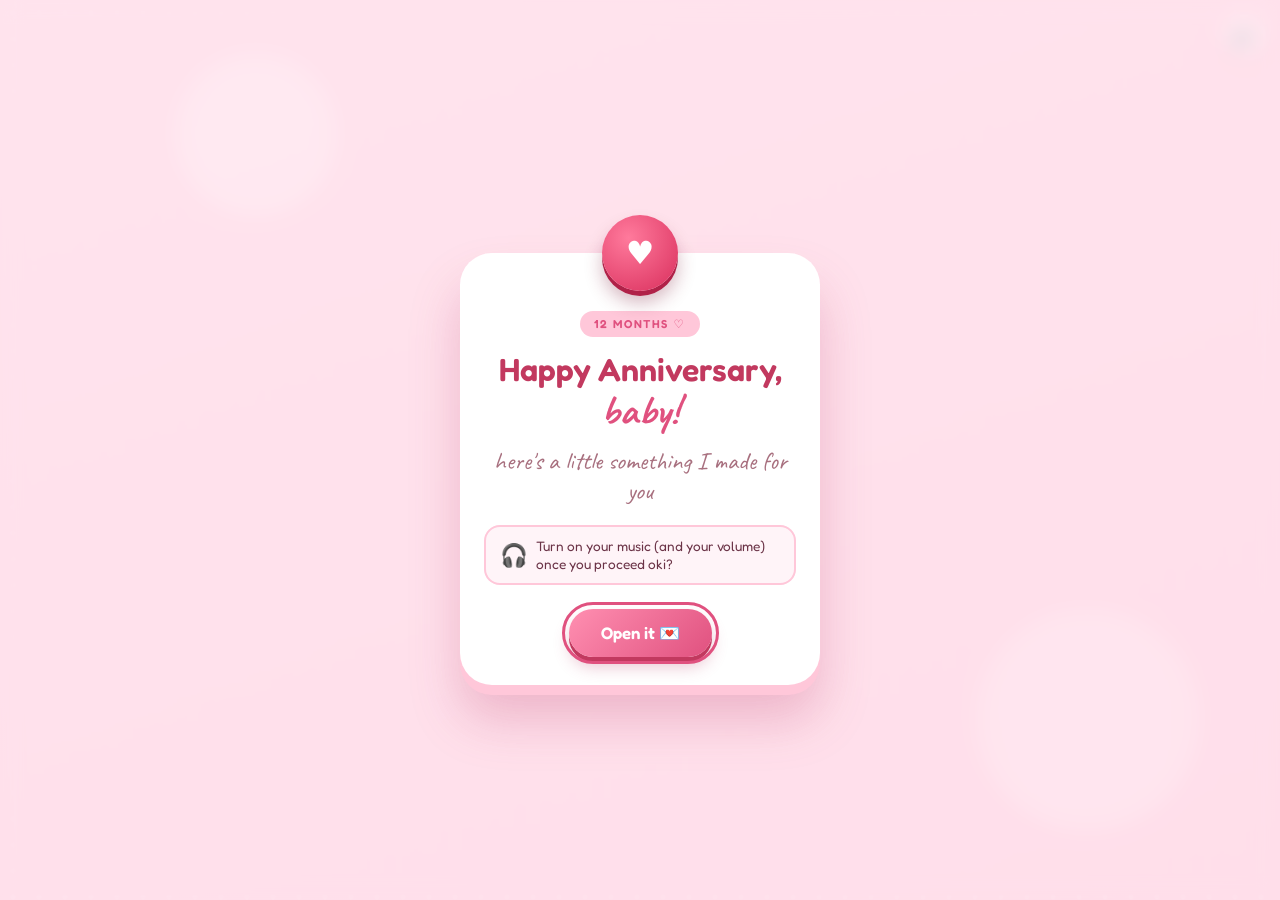
==== commit 3670f582: "Add files via upload" ====
--- a/index.html
+++ b/index.html
@@ -3,7 +3,7 @@
 <head>
 <meta charset="utf-8">
 <meta name="viewport" content="width=device-width, initial-scale=1">
-<title>Happy 11th Monthsary, Princess Baby</title>
+<title>Happy 1st Anniversary, Princess Baby</title>
 <link rel="preconnect" href="https://fonts.googleapis.com">
 <link rel="preconnect" href="https://fonts.gstatic.com" crossorigin>
 <link href="https://fonts.googleapis.com/css2?family=Caveat:wght@500;700&family=Fredoka:wght@400;500;600&display=swap" rel="stylesheet">
@@ -22,8 +22,8 @@
   <div class="welcome-tilt" id="welcomeTilt">
     <div class="welcome-card">
       <div class="welcome-emoji" aria-hidden="true">♥</div>
-      <span class="welcome-eyebrow">11 months ♡</span>
-      <h2 id="welcomeTitle">Happy Monthsary,<em>baby!</em></h2>
+      <span class="welcome-eyebrow">12 months ♡</span>
+      <h2 id="welcomeTitle">Happy Anniversary,<em>baby!</em></h2>
       <p>here's a little something I made for you</p>
       <div class="welcome-music"><span aria-hidden="true">🎧</span><div>Turn on your music (and your volume) once you proceed oki? </div></div>
       <button class="welcome-btn" id="welcomeBtn">Open it 💌</button>
@@ -39,14 +39,14 @@
     </div>
   </div>
   <p class="bq-hint" aria-hidden="true">drag it around ♡</p>
-  <p class="bq-msg" id="bouquetMsg">Because we aren't able to celebrate today, and I won't be able to see you face to face… here's your bouquet, as always ♡</p>
+  <p class="bq-msg" id="bouquetMsg">Happy 12 months, my love… here's your bouquet, as always ♡</p>
   <button class="welcome-btn bq-btn" id="bouquetBtn">Now, your letter 💌</button>
 </div>
 
 <main class="stage">
   <div class="headline">
-    <span class="badge">11 months with you ♡ </span>
-    <h1>Happy 11th Monthsary,<em id="her">Princess Baby</em></h1>
+    <span class="badge">12 months with you ♡ </span>
+    <h1>Happy 12th Monthsary,<em id="her">Princess Baby</em></h1>
   </div>
 
   <div class="scene">
@@ -79,73 +79,68 @@
     <button class="close" id="close" aria-label="Close letter">✕</button>
     <div class="paper-inner">
       <div class="deco reveal" aria-hidden="true">🌸💌🌸</div>
-      <h2 class="reveal">My dearest Marielle,</h2>
-      <p class="date reveal">11 months of us</p>
-
-      <div class="photos">
-        <figure class="photo reveal"><img src="images/photo1.jpeg" onerror="this.onerror=null;this.src='photo1.jpg'" alt="Us in the mirror, a kiss on her cheek" style="object-position:50% 35%"><figcaption>a kiss for my favorite girl</figcaption></figure>
-        <figure class="photo reveal"><img src="images/photo3.jpeg" onerror="this.onerror=null;this.src='photo3.jpg'" alt="A pencil sketch of the two of us"><figcaption>us, in pencil (and in my heart)</figcaption></figure>
-        <figure class="photo wide reveal"><img src="images/photo2.jpeg" onerror="this.onerror=null;this.src='photo2.jpg'" alt="Cheek to cheek, her big smile"><figcaption>that smile = my whole day</figcaption></figure>
-        <figure class="photo reveal"><img src="images/photo4.jpeg" onerror="this.onerror=null;this.src='photo4.jpg'" alt="Silly selfie, tongue out" style="object-position:50% 30%"><figcaption>the silliest us</figcaption></figure>
-        <figure class="photo reveal"><img src="images/photo5.jpeg" onerror="this.onerror=null;this.src='photo5.jpg'" alt="Matching pouts" style="object-position:50% 25%"><figcaption>pout champions 🏆</figcaption></figure>
-      </div>
-
-      <div class="message">
-        <p class="reveal"><strong>Happy 11th monthsary, my love!</strong> 🎉 Eleven months. ELEVEN. That means in just one more month I get to say "one year" and be extremely smug about it. I've been dating the most amazing girl for this long and she still hasn't filed a return request, so I'm officially calling that a win.</p>
-
-        <p class="reveal">I tried really hard to think of something original to write, but my brain just can't function when I think about you. So instead, I went on a deep dive of the internet's finest bad puns, and I'm sorry in advance, but here is the best of the worst. 😭 Princess Baby, I love you from my head tomatoes. 🍅 I love you a latte. ☕ I dolphinately love you. 🐬 I'd be lion if I said I didn't love you. 🦁 And omelette you finish, but I love you a latke. 🍳</p>
-
-        <p class="reveal">I would tell you a joke about pizza, but it's a little cheesy. 🍕 This might sound cheesy too, but I think you're grate. 🧀 And one more, because I can't stop: is your name Wi-Fi? Because I'm definitely feeling a connection. 📶 (I know. I'm sorry. I'm not sorry. I'll be doing this for the next fifty years, so please start building your tolerance now.)</p>
-
-        <div class="quote q1 reveal">
-          You're my favorite notification, my best distraction, and my safest place, all in one person.
-          <small>~ Razzle, certified corny</small>
+      <h2 class="reveal">To my pretty girl, my love,</h2>
+      <p class="date reveal">12 months of us</p>
+
+      <div class="message">
+        <p class="reveal"><strong>Happy 12th monthsary, baby!</strong> I honestly can't believe that it's already been a whole year since we officially started this relationship. Looking back at everything we've shared over these past 12 months, I can genuinely say that having you in my life has been one of the most amazing things that has ever happened to me. We've come so far, and I'm so grateful that I got to experience all of these things with you. Every month, every date, every little moment we've shared has become something I'll always look back on with so much love.</p>
+      </div>
+      <div class="photos">
+        <figure class="photo reveal"><div class="frame"><img src="images/anniv-01.jpeg" alt="Photo 1" onerror="this.remove()"><div class="ph"><span>📷</span>photo 1</div></div><figcaption>caption for photo 1</figcaption></figure>
+        <figure class="photo reveal"><div class="frame"><img src="images/anniv-02.jpeg" alt="Photo 2" onerror="this.remove()"><div class="ph"><span>📷</span>photo 2</div></div><figcaption>caption for photo 2</figcaption></figure>
+      </div>
+      <div class="message">
+        <p class="reveal">I know that this past year wasn't always easy. There were times when I kept putting up barriers between us, when I became avoidant, when I chose to distance myself instead of letting you in, and when I made things harder than they needed to be. I know there were moments when I could've loved you better and made you feel more assured of the relationship we have. <strong>I'm sorry for those times, baby.</strong> I don't want to carry those same habits into another year with you. I want this next chapter to be different. I want to be better at communicating, more present, more consistent, and someone you can always feel comfortable coming to. I want you to experience a version of me who doesn't make you question where you stand in my life.</p>
+      </div>
+      <div class="photos">
+        <figure class="photo wide reveal"><div class="frame"><img src="images/anniv-03.jpeg" alt="Photo 3" onerror="this.remove()"><div class="ph"><span>📷</span>photo 3</div></div><figcaption>caption for photo 3</figcaption></figure>
+      </div>
+      <div class="message">
+        <p class="reveal">But despite the difficult moments, I never want us to forget all the beautiful things we've experienced together. All our monthsaries, the dates we've gone on, the places we've visited, the food we've tried, the little adventures, and even the simplest moments when we were just spending time together. We've had so many new experiences, made so many memories, and discovered so many little things about each other. I love that we continue to have new stories to tell, new places to go, and new things to experience together. There's still so much I want to do with you, and I hope we never stop finding reasons to make more memories.</p>
+      </div>
+      <div class="photos">
+        <figure class="photo reveal"><div class="frame"><img src="images/anniv-04.jpeg" alt="Photo 4" onerror="this.remove()"><div class="ph"><span>📷</span>photo 4</div></div><figcaption>caption for photo 4</figcaption></figure>
+        <figure class="photo reveal"><div class="frame"><img src="images/anniv-05.jpeg" alt="Photo 5" onerror="this.remove()"><div class="ph"><span>📷</span>photo 5</div></div><figcaption>caption for photo 5</figcaption></figure>
+      </div>
+      <div class="message">
+        <p class="reveal">And one thing I've especially loved throughout our relationship is how we've become a little more comfortable being touchy with each other whenever we're out together. You know how much physical touch means to me, and being able to hold your hand, hug you, lean on you, and just be close to you makes me so happy. I genuinely love every second of it. Sometimes, even the smallest moments of being close to you are enough to make an ordinary date feel so special. I hope we get to have even more of those moments because I really do cherish them.</p>
+      </div>
+      <div class="photos">
+        <figure class="photo reveal"><div class="frame"><img src="images/anniv-06.jpeg" alt="Photo 6" onerror="this.remove()"><div class="ph"><span>📷</span>photo 6</div></div><figcaption>caption for photo 6</figcaption></figure>
+        <figure class="photo reveal"><div class="frame"><img src="images/anniv-07.jpeg" alt="Photo 7" onerror="this.remove()"><div class="ph"><span>📷</span>photo 7</div></div><figcaption>caption for photo 7</figcaption></figure>
+      </div>
+      <div class="message">
+        <p class="reveal">As we start another year together, I want you to know that I'm looking forward to everything that's still ahead of us. I know I can't promise that everything will always be perfect, but I can promise that I'll keep working on myself and on the way I love you. I want this year to be filled with more dates, more spontaneous plans, more laughter, more pictures, more little adventures, and most importantly, a healthier and happier relationship for the both of us. I want to make up for the moments when I wasn't able to show up the way you deserved, not just through words, but through the little things I do every day.</p>
+      </div>
+      <div class="photos">
+        <figure class="photo wide reveal"><div class="frame"><img src="images/anniv-08.jpeg" alt="Photo 8" onerror="this.remove()"><div class="ph"><span>📷</span>photo 8</div></div><figcaption>caption for photo 8</figcaption></figure>
+      </div>
+      <div class="message">
+        <p class="reveal">And baby, please know that when I think about my future, <strong>I still see you in it.</strong> I still see us growing together, reaching our own dreams, celebrating more anniversaries, visiting more places, and experiencing all the different stages of life side by side. I still want all those ordinary days with you, not just the special occasions. I want to keep choosing you, learning about you, and falling in love with all the little things that make you who you are. I hope that years from now, we'll get to look back at this letter and remember how our story started, how much we've grown, and how many more beautiful chapters we've written since then.</p>
+      </div>
+      <div class="photos">
+        <figure class="photo reveal"><div class="frame"><img src="images/anniv-09.jpeg" alt="Photo 9" onerror="this.remove()"><div class="ph"><span>📷</span>photo 9</div></div><figcaption>caption for photo 9</figcaption></figure>
+        <figure class="photo reveal"><div class="frame"><img src="images/anniv-10.jpeg" alt="Photo 10" onerror="this.remove()"><div class="ph"><span>📷</span>photo 10</div></div><figcaption>caption for photo 10</figcaption></figure>
+      </div>
+      <div class="message">
+        <p class="reveal">Thank you for making these past 12 months so special, for all the love you've given me, and for being someone I get to call mine. I love you so, so much, my pretty girl. Here's to our first official year, to a better year ahead, and to all the years that I still hope to spend with you.</p>
+
+        <div class="quote q3 reveal">
+          <strong>Happy anniversary, my love. I choose you, today and in all the days to come.</strong>
         </div>
 
-        <p class="reveal">You have a way of making the most boring things feel like an adventure. Waiting in line? Adventure. Deciding where to eat for 45 minutes and ending up at the first place we suggested? Epic quest. Sitting quietly next to you doing absolutely nothing? That's honestly my favorite place in the whole world.</p>
-
-        <p class="sub reveal">🥺 okay, serious Razzle for a second 🥺</p>
-
-        <p class="reveal">I know the past few weeks haven't been our best. We've felt distant, things got tense, and some days we weren't even really talking the way we used to. And a lot of that is on me. I haven't been the boyfriend you deserve lately, and I hate that. <strong>I'm so sorry, Princess Baby.</strong> Really and truly.</p>
-
-        <p class="reveal">You never asked me to be perfect. You just asked me to show up, to listen, and to choose us, even on the hard days. So here's what I promise to do better:</p>
-
-        <ul class="promises reveal">
-          <li>Talk to you when something's bothering me instead of going quiet.</li>
-          <li>Say the sweet stuff out loud, not just think it.</li>
-          <li>Plan real dates and make real time for us.</li>
-          <li>Listen first, defend myself later (or never).</li>
-          <li>Put the phone down when you're talking to me.</li>
-        </ul>
-
-        <div class="quote q2 reveal">
-          I don't need a perfect love story. I just need the one where it's still you and still us at the end of every messy chapter.
-          <small>~ Razzle, still corny</small>
-        </div>
-
-        <p class="reveal">I'm not going to pretend I've got everything figured out, but I do know one thing for sure: I want to figure it out with you. Every sunny day, every rough patch, every random Tuesday. You make me want to be softer, better, and braver, and I'm going to keep working on it every single day.</p>
-
-        <p class="reveal">Thank you for staying, for being patient with me, and for loving me even when I'm a certified dummy. I love you more than I know how to put into words. </p>
-
-        <div class="quote q3 reveal">
-          Home isn't a place. It's the way my heart goes quiet and happy when you say my name.
-          <small>~ Razzle, the most pogi</small>
-        </div>
-
-        <p class="sign reveal">Forever yours,<br>Razzle ♡</p>
-        <p class="ps reveal">P.S. You're still the cutest. This is not up for debate.<br>P.P.S. Eleven months down, so many more to go. 🥰</p>
+        <p class="sign reveal">Forever yours,<br>Your bub. ❤️</p>
+      </div>
+      <div class="photos">
+        <figure class="photo reveal"><div class="frame"><img src="images/anniv-11.jpeg" alt="Photo 11" onerror="this.remove()"><div class="ph"><span>📷</span>photo 11</div></div><figcaption>caption for photo 11</figcaption></figure>
+        <figure class="photo reveal"><div class="frame"><img src="images/anniv-12.jpeg" alt="Photo 12" onerror="this.remove()"><div class="ph"><span>📷</span>photo 12</div></div><figcaption>caption for photo 12</figcaption></figure>
       </div>
 
       <div class="teaser reveal">
-        <span class="bell" aria-hidden="true">🔔</span>
-        <h3>Don't forget, Marielle!</h3>
-        <p>This is only a little preview. Come back and visit this website on our anniversary. Something special will be waiting for you. 💌</p>
+        <span class="bell" aria-hidden="true">💌</span>
+        <h3>Happy 1st Anniversary!</h3>
+        <p>Twelve months down, and I'd choose you all over again. 💖</p>
         <div class="when">📅 November 12</div>
-        <div class="count" id="count" aria-live="off">
-          <div><b id="d">--</b><span>days</span></div>
-          <div><b id="h">--</b><span>hours</span></div>
-          <div><b id="m">--</b><span>min</span></div>
-        </div>
       </div>
     </div>
   </article>
@@ -154,8 +149,7 @@
 <script>
   /* ===== EDIT THESE ===== */
   const CONFIG = {
-    herName: "Princess Baby",                      // shown in the headline
-    anniversary: "2026-11-12T00:00:00+08:00"  // countdown target (Manila time)
+    herName: "Princess Baby"                       // shown in the headline
   };
   /* ====================== */
 
@@ -286,7 +280,7 @@
   const el = (cls, css) => { const d = document.createElement("div"); d.className = cls; Object.assign(d.style, css || {}); return d; };
 
   function buildBouquet() {
-    const RIM = 112, TIP = 8, H = 215;           // cone: rim radius, tip radius, height (px)
+    const RIM = 104, TIP = 8, H = 160;           // cone: rim radius, tip radius, height (px)
     const slant = Math.atan((RIM - TIP) / H), L = Math.hypot(H, RIM - TIP);
     // wrapping paper: pleated panels around a cone, pointed tops, two alternating colours
     const N = 11, step = 360 / N;
@@ -369,7 +363,7 @@
     }
 
     // satin bow on the front of the wrap
-    const yb = 150, rb = RIM - (RIM - TIP) * yb / H;
+    const yb = H * .68, rb = RIM - (RIM - TIP) * yb / H;
     const BN = 16;                                 // satin band wrapped all the way round
     for (let i = 0; i < BN; i++) {
       const bw = 2 * (rb + 1) * Math.tan(Math.PI / BN) + 2;
@@ -527,19 +521,6 @@
       io.observe(el);
     });
   }
-
-  // countdown to the anniversary
-  const target = new Date(CONFIG.anniversary).getTime();
-  function tick() {
-    let diff = Math.max(0, target - Date.now());
-    const d = Math.floor(diff / 864e5); diff -= d * 864e5;
-    const h = Math.floor(diff / 36e5);  diff -= h * 36e5;
-    const m = Math.floor(diff / 6e4);
-    document.getElementById("d").textContent = d;
-    document.getElementById("h").textContent = h;
-    document.getElementById("m").textContent = m;
-  }
-  tick(); setInterval(tick, 30000);
 </script>
 </body>
 </html>
--- a/style.css
+++ b/style.css
@@ -136,6 +136,7 @@
 .photo:nth-child(1){--r:-2.5deg}.photo:nth-child(2){--r:2deg}
 .photo:nth-child(3){--r:-1deg}.photo:nth-child(4){--r:2deg}.photo:nth-child(5){--r:-2deg}
 .photo.wide{grid-column:1/-1}
+.photo:nth-child(1).wide{--r:-1.2deg}
 .photo .ph,.photo img{display:block;width:100%;aspect-ratio:4/5;object-fit:cover;border-radius:3px;background:#ffe8f0}
 .photo.wide .ph,.photo.wide img{aspect-ratio:16/10}
 .ph{display:grid;place-items:center;color:var(--pink-d);font-family:'Caveat',cursive;font-size:1.4rem;border:2px dashed var(--pink-l)}
@@ -239,7 +240,7 @@
 .bq-view{position:relative;width:340px;height:400px;flex:none;perspective:1100px;cursor:grab;touch-action:none}
 .bq-view:active{cursor:grabbing}
 .bq-fit{position:absolute;inset:0;transform-origin:50% 0}
-.bq{position:absolute;left:50%;top:150px;width:0;height:0;transform-style:preserve-3d}
+.bq{position:absolute;left:50%;top:168px;width:0;height:0;transform-style:preserve-3d}
 .bq *{transform-style:preserve-3d}
 .bq-hint{font-size:.85rem;color:var(--muted);letter-spacing:.04em;opacity:0;transition:opacity 1s ease 2.6s}
 body.bouquet-on .bq-hint{opacity:.85}
@@ -263,7 +264,7 @@
   background:linear-gradient(135deg,#7fc48a,#3d8c4f 60%,#2f6e3f)}
 .bq-dot{position:absolute;width:7px;height:7px;margin:-3.5px;border-radius:50%;background:#fff;box-shadow:0 0 3px #fff8}
 .bq-bow{position:absolute;width:110px;height:80px;left:-55px;top:-40px;backface-visibility:hidden}
-.bq-shadow{position:absolute;left:50%;top:372px;width:200px;height:26px;margin-left:-100px;border-radius:50%;
+.bq-shadow{position:absolute;left:50%;top:360px;width:180px;height:26px;margin-left:-90px;border-radius:50%;
   background:radial-gradient(rgba(190,70,110,.28),transparent 70%)}
 @media (prefers-reduced-motion:reduce){.bq-head{animation:none}}
 
@@ -278,3 +279,11 @@
 .bq-stem{position:absolute;width:0;height:0}
 .bq-stem-face{position:absolute;width:6px;height:46px;left:-3px;top:0;border-radius:3px;backface-visibility:visible;
   background:linear-gradient(90deg,#2f6e3f,#5aa86a 45%,#2f6e3f)}
+
+/* photo frames: drop images/anniv-01.jpeg ... anniv-12.jpeg in and they replace the placeholders */
+.photo .frame{position:relative;aspect-ratio:4/5;border-radius:3px;overflow:hidden;background:#ffe8f0}
+.photo.wide .frame{aspect-ratio:16/10}
+.photo .frame img{position:absolute;inset:0;width:100%;height:100%;aspect-ratio:auto;object-fit:cover;z-index:1;border-radius:0}
+.photo .frame .ph{position:absolute;inset:0;display:flex;flex-direction:column;align-items:center;justify-content:center;gap:.2rem;aspect-ratio:auto;border:2px dashed var(--pink-l)}
+.photo .frame .ph span{font-size:2rem}
+.message+.photos{margin-top:.4rem}
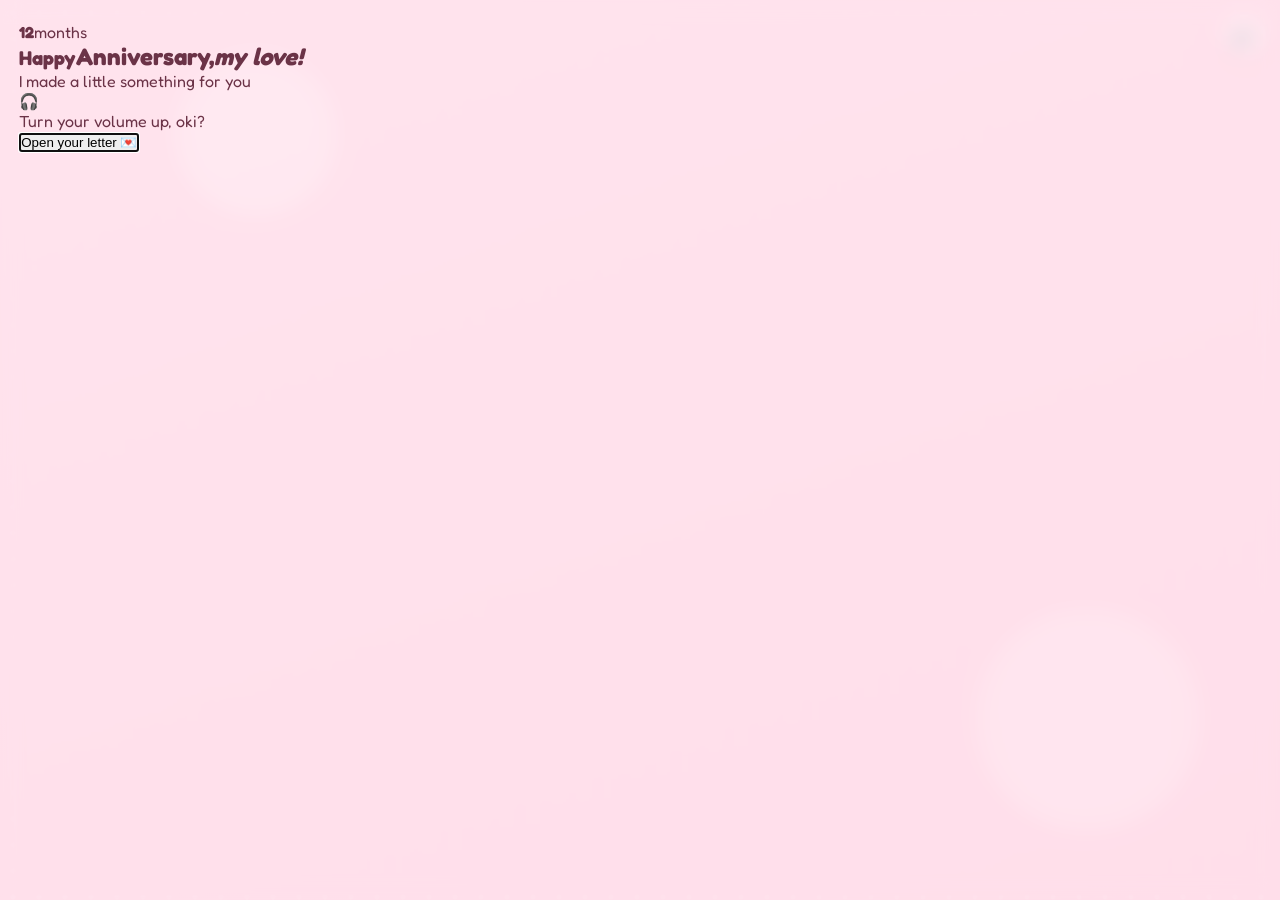
==== commit 7907a0be: "Replace welcome pop-up with anniversary pop-up" ====
--- a/index.html
+++ b/index.html
@@ -17,30 +17,16 @@
 <audio id="bgm" src="music/home.mp3" loop preload="auto"></audio>
 <button class="sound" id="sound" aria-label="Turn sound off" title="Sound on/off">🔊</button>
 
-<!-- Welcome pop-up shown first, before the envelope -->
+<!-- Anniversary pop-up shown first, before the envelope -->
 <div class="welcome" id="welcome" role="dialog" aria-modal="true" aria-labelledby="welcomeTitle">
-  <div class="welcome-tilt" id="welcomeTilt">
-    <div class="welcome-card">
-      <div class="welcome-emoji" aria-hidden="true">♥</div>
-      <span class="welcome-eyebrow">12 months ♡</span>
-      <h2 id="welcomeTitle">Happy Anniversary,<em>baby!</em></h2>
-      <p>here's a little something I made for you</p>
-      <div class="welcome-music"><span aria-hidden="true">🎧</span><div>Turn on your music (and your volume) once you proceed oki? </div></div>
-      <button class="welcome-btn" id="welcomeBtn">Open it 💌</button>
-    </div>
+  <div class="balloons" id="balloons" aria-hidden="true"></div>
+  <div class="anniv-card" id="annivCard">
+    <div class="anniv-ring" aria-hidden="true"><b>12</b><span>months</span></div>
+    <h2 id="welcomeTitle"><small>Happy</small>Anniversary,<em>my love!</em></h2>
+    <p>I made a little something for you</p>
+    <div class="anniv-music"><span aria-hidden="true">🎧</span><div>Turn your volume up, oki?</div></div>
+    <button class="anniv-btn" id="welcomeBtn">Open your letter 💌</button>
   </div>
-</div>
-
-<!-- Bouquet: shown after the welcome pop-up, before the envelope -->
-<div class="bouquet" id="bouquet" role="dialog" aria-modal="true" aria-labelledby="bouquetMsg" hidden>
-  <div class="bq-view" id="bqView" aria-label="A 3D bouquet of flowers for you. Drag to spin it.">
-    <div class="bq-fit" id="bqFit">
-      <div class="bq" id="bq"></div>
-    </div>
-  </div>
-  <p class="bq-hint" aria-hidden="true">drag it around ♡</p>
-  <p class="bq-msg" id="bouquetMsg">Happy 12 months, my love… here's your bouquet, as always ♡</p>
-  <button class="welcome-btn bq-btn" id="bouquetBtn">Now, your letter 💌</button>
 </div>
 
 <main class="stage">
@@ -86,41 +72,41 @@
         <p class="reveal"><strong>Happy 12th monthsary, baby!</strong> I honestly can't believe that it's already been a whole year since we officially started this relationship. Looking back at everything we've shared over these past 12 months, I can genuinely say that having you in my life has been one of the most amazing things that has ever happened to me. We've come so far, and I'm so grateful that I got to experience all of these things with you. Every month, every date, every little moment we've shared has become something I'll always look back on with so much love.</p>
       </div>
       <div class="photos">
-        <figure class="photo reveal"><div class="frame"><img src="images/anniv-01.jpeg" alt="Photo 1" onerror="this.remove()"><div class="ph"><span>📷</span>photo 1</div></div><figcaption>caption for photo 1</figcaption></figure>
-        <figure class="photo reveal"><div class="frame"><img src="images/anniv-02.jpeg" alt="Photo 2" onerror="this.remove()"><div class="ph"><span>📷</span>photo 2</div></div><figcaption>caption for photo 2</figcaption></figure>
+        <figure class="photo reveal"><div class="frame"><img src="images/anniv-01.jpeg" alt="Photo 1" onerror="this.remove()"><div class="ph"><span>📷</span>photo 1</div></div><figcaption>monthsary 1</figcaption></figure>
+        <figure class="photo reveal"><div class="frame"><img src="images/anniv-02.jpeg" alt="Photo 2" onerror="this.remove()"><div class="ph"><span>📷</span>photo 2</div></div><figcaption>monthsary 2</figcaption></figure>
       </div>
       <div class="message">
         <p class="reveal">I know that this past year wasn't always easy. There were times when I kept putting up barriers between us, when I became avoidant, when I chose to distance myself instead of letting you in, and when I made things harder than they needed to be. I know there were moments when I could've loved you better and made you feel more assured of the relationship we have. <strong>I'm sorry for those times, baby.</strong> I don't want to carry those same habits into another year with you. I want this next chapter to be different. I want to be better at communicating, more present, more consistent, and someone you can always feel comfortable coming to. I want you to experience a version of me who doesn't make you question where you stand in my life.</p>
       </div>
       <div class="photos">
-        <figure class="photo wide reveal"><div class="frame"><img src="images/anniv-03.jpeg" alt="Photo 3" onerror="this.remove()"><div class="ph"><span>📷</span>photo 3</div></div><figcaption>caption for photo 3</figcaption></figure>
+        <figure class="photo wide reveal"><div class="frame"><img src="images/anniv-03.jpeg" alt="Photo 3" onerror="this.remove()"><div class="ph"><span>📷</span>photo 3</div></div><figcaption>monthsary 3</figcaption></figure>
       </div>
       <div class="message">
         <p class="reveal">But despite the difficult moments, I never want us to forget all the beautiful things we've experienced together. All our monthsaries, the dates we've gone on, the places we've visited, the food we've tried, the little adventures, and even the simplest moments when we were just spending time together. We've had so many new experiences, made so many memories, and discovered so many little things about each other. I love that we continue to have new stories to tell, new places to go, and new things to experience together. There's still so much I want to do with you, and I hope we never stop finding reasons to make more memories.</p>
       </div>
       <div class="photos">
-        <figure class="photo reveal"><div class="frame"><img src="images/anniv-04.jpeg" alt="Photo 4" onerror="this.remove()"><div class="ph"><span>📷</span>photo 4</div></div><figcaption>caption for photo 4</figcaption></figure>
-        <figure class="photo reveal"><div class="frame"><img src="images/anniv-05.jpeg" alt="Photo 5" onerror="this.remove()"><div class="ph"><span>📷</span>photo 5</div></div><figcaption>caption for photo 5</figcaption></figure>
+        <figure class="photo reveal"><div class="frame"><img src="images/anniv-04.jpeg" alt="Photo 4" onerror="this.remove()"><div class="ph"><span>📷</span>photo 4</div></div><figcaption>monthsary 4</figcaption></figure>
+        <figure class="photo reveal"><div class="frame"><img src="images/anniv-05.jpeg" alt="Photo 5" onerror="this.remove()"><div class="ph"><span>📷</span>photo 5</div></div><figcaption>monthsary 5</figcaption></figure>
       </div>
       <div class="message">
         <p class="reveal">And one thing I've especially loved throughout our relationship is how we've become a little more comfortable being touchy with each other whenever we're out together. You know how much physical touch means to me, and being able to hold your hand, hug you, lean on you, and just be close to you makes me so happy. I genuinely love every second of it. Sometimes, even the smallest moments of being close to you are enough to make an ordinary date feel so special. I hope we get to have even more of those moments because I really do cherish them.</p>
       </div>
       <div class="photos">
-        <figure class="photo reveal"><div class="frame"><img src="images/anniv-06.jpeg" alt="Photo 6" onerror="this.remove()"><div class="ph"><span>📷</span>photo 6</div></div><figcaption>caption for photo 6</figcaption></figure>
-        <figure class="photo reveal"><div class="frame"><img src="images/anniv-07.jpeg" alt="Photo 7" onerror="this.remove()"><div class="ph"><span>📷</span>photo 7</div></div><figcaption>caption for photo 7</figcaption></figure>
+        <figure class="photo reveal"><div class="frame"><img src="images/anniv-06.jpeg" alt="Photo 6" onerror="this.remove()"><div class="ph"><span>📷</span>photo 6</div></div><figcaption>monthsary 6</figcaption></figure>
+        <figure class="photo reveal"><div class="frame"><img src="images/anniv-07.jpeg" alt="Photo 7" onerror="this.remove()"><div class="ph"><span>📷</span>photo 7</div></div><figcaption>monthsary 7</figcaption></figure>
       </div>
       <div class="message">
         <p class="reveal">As we start another year together, I want you to know that I'm looking forward to everything that's still ahead of us. I know I can't promise that everything will always be perfect, but I can promise that I'll keep working on myself and on the way I love you. I want this year to be filled with more dates, more spontaneous plans, more laughter, more pictures, more little adventures, and most importantly, a healthier and happier relationship for the both of us. I want to make up for the moments when I wasn't able to show up the way you deserved, not just through words, but through the little things I do every day.</p>
       </div>
       <div class="photos">
-        <figure class="photo wide reveal"><div class="frame"><img src="images/anniv-08.jpeg" alt="Photo 8" onerror="this.remove()"><div class="ph"><span>📷</span>photo 8</div></div><figcaption>caption for photo 8</figcaption></figure>
+        <figure class="photo wide reveal"><div class="frame"><img src="images/anniv-08.jpeg" alt="Photo 8" onerror="this.remove()"><div class="ph"><span>📷</span>photo 8</div></div><figcaption>monthsary 8</figcaption></figure>
       </div>
       <div class="message">
         <p class="reveal">And baby, please know that when I think about my future, <strong>I still see you in it.</strong> I still see us growing together, reaching our own dreams, celebrating more anniversaries, visiting more places, and experiencing all the different stages of life side by side. I still want all those ordinary days with you, not just the special occasions. I want to keep choosing you, learning about you, and falling in love with all the little things that make you who you are. I hope that years from now, we'll get to look back at this letter and remember how our story started, how much we've grown, and how many more beautiful chapters we've written since then.</p>
       </div>
       <div class="photos">
-        <figure class="photo reveal"><div class="frame"><img src="images/anniv-09.jpeg" alt="Photo 9" onerror="this.remove()"><div class="ph"><span>📷</span>photo 9</div></div><figcaption>caption for photo 9</figcaption></figure>
-        <figure class="photo reveal"><div class="frame"><img src="images/anniv-10.jpeg" alt="Photo 10" onerror="this.remove()"><div class="ph"><span>📷</span>photo 10</div></div><figcaption>caption for photo 10</figcaption></figure>
+        <figure class="photo reveal"><div class="frame"><img src="images/anniv-09.jpeg" alt="Photo 9" onerror="this.remove()"><div class="ph"><span>📷</span>photo 9</div></div><figcaption>monthsary 9</figcaption></figure>
+        <figure class="photo reveal"><div class="frame"><img src="images/anniv-10.jpeg" alt="Photo 10" onerror="this.remove()"><div class="ph"><span>📷</span>photo 10</div></div><figcaption>monthsary 10</figcaption></figure>
       </div>
       <div class="message">
         <p class="reveal">Thank you for making these past 12 months so special, for all the love you've given me, and for being someone I get to call mine. I love you so, so much, my pretty girl. Here's to our first official year, to a better year ahead, and to all the years that I still hope to spend with you.</p>
@@ -132,8 +118,8 @@
         <p class="sign reveal">Forever yours,<br>Your bub. ❤️</p>
       </div>
       <div class="photos">
-        <figure class="photo reveal"><div class="frame"><img src="images/anniv-11.jpeg" alt="Photo 11" onerror="this.remove()"><div class="ph"><span>📷</span>photo 11</div></div><figcaption>caption for photo 11</figcaption></figure>
-        <figure class="photo reveal"><div class="frame"><img src="images/anniv-12.jpeg" alt="Photo 12" onerror="this.remove()"><div class="ph"><span>📷</span>photo 12</div></div><figcaption>caption for photo 12</figcaption></figure>
+        <figure class="photo reveal"><div class="frame"><img src="images/anniv-11.jpeg" alt="Photo 11" onerror="this.remove()"><div class="ph"><span>📷</span>photo 11</div></div><figcaption>monthsary 11</figcaption></figure>
+        <figure class="photo reveal"><div class="frame"><img src="images/anniv-12.jpeg" alt="Photo 12" onerror="this.remove()"><div class="ph"><span>📷</span>photo 12</div></div><figcaption>our anniversary 🎉</figcaption></figure>
       </div>
 
       <div class="teaser reveal">
@@ -252,201 +238,58 @@
   addEventListener("pointerdown", unlockAudio, { once: true });
   addEventListener("keydown", unlockAudio, { once: true });
 
-  // welcome pop-up: shows first, the envelope waits behind it until she taps "Open it"
+  // anniversary pop-up: shows first, the envelope waits behind it until she taps the button
   const welcome = document.getElementById("welcome");
   const welcomeBtn = document.getElementById("welcomeBtn");
   const stageEl = document.querySelector(".stage");
   stageEl.inert = true;
   welcomeBtn.focus({ preventScroll: true });
-  const welcomeTilt = document.getElementById("welcomeTilt");
-  welcome.addEventListener("pointermove", e => {
-    const x = (e.clientX / innerWidth - .5) * 2, y = (e.clientY / innerHeight - .5) * 2;
-    welcomeTilt.style.transform = `rotateY(${x * 12}deg) rotateX(${-y * 9}deg)`;
-  });
+
+  // 12 balloons (one per month). Tap one to pop it; a new one floats up after a moment.
+  const balloonsEl = document.getElementById("balloons");
+  const BALLOON_COLORS = ["#ff6f97", "#ffb3c9", "#e8456f", "#ffd166", "#c9a7ff", "#8fd9c0", "#ff9e7a", "#7ec8ff"];
+  function makeBalloon(i, fresh) {
+    const b = document.createElement("div");
+    const size = 54 + Math.random() * 30, dur = 9 + Math.random() * 7;
+    b.className = "balloon";
+    b.style.setProperty("--c", BALLOON_COLORS[i % BALLOON_COLORS.length]);
+    b.style.setProperty("--s", size + "px");
+    b.style.setProperty("--x", (3 + Math.random() * 88) + "%");
+    b.style.setProperty("--d", dur + "s");
+    b.style.setProperty("--delay", (fresh ? 0 : -Math.random() * dur) + "s");
+    b.addEventListener("pointerdown", e => {
+      e.stopPropagation();
+      if (b.classList.contains("pop")) return;
+      b.classList.add("pop"); sfx.pop();
+      b.addEventListener("animationend", () => { b.remove(); setTimeout(() => balloonsEl.appendChild(makeBalloon(i, true)), 1200); }, { once: true });
+    });
+    return b;
+  }
+  for (let i = 0; i < 12; i++) balloonsEl.appendChild(makeBalloon(i, false));
+
+  // confetti burst when she opens it
+  function confetti() {
+    if (matchMedia("(prefers-reduced-motion: reduce)").matches) return;
+    const colors = ["#ff6f97", "#ffb3c9", "#ffd166", "#c9a7ff", "#8fd9c0", "#fff"];
+    for (let i = 0; i < 56; i++) {
+      const c = document.createElement("i");
+      c.className = "confetti";
+      const ang = Math.random() * Math.PI * 2, dist = 120 + Math.random() * 220;
+      c.style.setProperty("--dx", Math.cos(ang) * dist + "px");
+      c.style.setProperty("--dy", Math.sin(ang) * dist - 80 + "px");
+      c.style.setProperty("--rot", Math.random() * 720 - 360 + "deg");
+      c.style.background = colors[i % colors.length];
+      c.style.animationDelay = Math.random() * .12 + "s";
+      welcome.appendChild(c);
+      setTimeout(() => c.remove(), 1800);
+    }
+  }
   welcomeBtn.addEventListener("click", () => {
     sfx.chime();
+    confetti();
     body.classList.add("welcomed");
-    showBouquet();                                // bouquet is already there as the pop-up fades
-    setTimeout(() => { welcome.hidden = true; }, 700);
-  });
-
-  /* ===== 3D BOUQUET (pure CSS 3D, built here) ===== */
-  const bouquetEl = document.getElementById("bouquet");
-  const bq = document.getElementById("bq");
-  const bqView = document.getElementById("bqView");
-  const bqFit = document.getElementById("bqFit");
-  const bqMsg = document.getElementById("bouquetMsg");
-  const bouquetBtn = document.getElementById("bouquetBtn");
-  const el = (cls, css) => { const d = document.createElement("div"); d.className = cls; Object.assign(d.style, css || {}); return d; };
-
-  function buildBouquet() {
-    const RIM = 104, TIP = 8, H = 160;           // cone: rim radius, tip radius, height (px)
-    const slant = Math.atan((RIM - TIP) / H), L = Math.hypot(H, RIM - TIP);
-    // wrapping paper: pleated panels around a cone, pointed tops, two alternating colours
-    const N = 11, step = 360 / N;
-    for (let i = 0; i < N; i++) {
-      const w = 2 * (RIM + 6) * Math.tan(Math.PI / N) + 10, extra = 16 + (i % 3) * 9, h = L + extra;
-      const tipW = (2 * TIP * Math.tan(Math.PI / N)) / w * 50;
-      const p = el("bq-paper", {
-        width: w + "px", height: h + "px", left: -w / 2 + "px", top: -h / 2 + "px",
-        clipPath: `polygon(0 ${extra / h * 100 * .55}%, 50% 0, 100% ${extra / h * 100 * .55}%, ${50 + tipW}% 100%, ${50 - tipW}% 100%)`,
-        background: "linear-gradient(180deg,transparent 35%,rgba(150,30,70,.22) 80%,rgba(120,20,55,.42)), " + (i % 2
-          ? "linear-gradient(90deg,#ffd6e3,#fff2f6 45%,#ffd0de)"
-          : "linear-gradient(90deg,#f58fb0,#ffb3c9 50%,#f283a8)"),
-        transform: `translate3d(0,${H / 2 - extra / 2}px,0) rotateY(${i * step}deg) translateZ(${(RIM + TIP) / 2 + 3}px) rotateX(${-slant}rad)`
-      });
-      bq.appendChild(p);
-    }
-    bq.appendChild(el("bq-fill", { width: RIM * 2 + "px", height: RIM * 2 + "px", left: -RIM + "px", top: -RIM + "px", transform: "translate3d(0,6px,0) rotateX(90deg)" }));
-    // greenery dome: a closed mound from the rim up under the flowers, so nothing shows through the gaps
-    const DB = RIM - 4, DT = 34, DH = 80, DM = 14;   // dome base radius, top radius, height, panels
-    const dSlant = Math.atan((DB - DT) / DH), DL = Math.hypot(DH, DB - DT);
-    const dWb = 2 * DB * Math.tan(Math.PI / DM) + 4, dWt = 2 * DT * Math.tan(Math.PI / DM) + 4;
-    for (let i = 0; i < DM; i++) {
-      bq.appendChild(el("bq-dome", { width: dWb + "px", height: DL + "px", left: -dWb / 2 + "px", top: -DL / 2 + "px",
-        clipPath: `polygon(${50 - dWt / dWb * 50}% 0, ${50 + dWt / dWb * 50}% 0, 100% 100%, 0 100%)`,
-        transform: `translate3d(0,${-DH / 2 + 4}px,0) rotateY(${i * 360 / DM}deg) translateZ(${(DB + DT) / 2}px) rotateX(${dSlant}rad)` }));
-    }
-    bq.appendChild(el("bq-fill", { width: DT * 2 + 6 + "px", height: DT * 2 + 6 + "px", left: -DT - 3 + "px", top: -DT - 3 + "px", transform: `translate3d(0,${-DH + 4}px,0) rotateX(90deg)` }));
-
-    // leaves poking out of the paper
-    for (let i = 0; i < 9; i++) {
-      const lf = el("bq-leaf", { width: "26px", height: "62px", left: "-13px", top: "-62px",
-        transform: `rotateY(${i * 40 + 12}deg) translateZ(${RIM - 18}px) translateY(-14px) rotateX(${-58 - (i % 2) * 10}deg)` });
-      bq.appendChild(lf);
-    }
-
-    // flowers: [type, colour, ring radius, angle, height, outward tilt, size]
-    const PINK = ["#e8456f", "#ff7aa2", "#ffb3c9", "#d92e5c", "#ff94b4"];
-    const LIFT = -34;                            // raise every flower above the wrap
-    const flowers = [["rose", "#e8456f", 0, 0, LIFT - 62, 0, 1.3]];
-    for (let i = 0; i < 6; i++) flowers.push([i % 3 === 1 ? "daisy" : "rose", PINK[(i + 1) % 5], 46, i * 60 + 30, LIFT - 40 - (i % 2) * 8, 28, 1.0]);
-    for (let i = 0; i < 8; i++) flowers.push([i % 2 ? "daisy" : "rose", PINK[(i + 3) % 5], 84, i * 45, LIFT - 8 - (i % 2) * 10, 52, i % 2 ? 1.0 : .9]);
-
-    flowers.forEach(([type, col, rad, az, y, tilt, s], n) => {
-      const head = el("bq-head", { animationDelay: (0.35 + n * 0.11) + "s",
-        transform: `translate3d(0,${y}px,0) rotateY(${az}deg) translateZ(${rad}px) rotateX(${-tilt}deg) scale(calc(${s} * var(--bloom)))` });
-      if (type === "rose") {
-        // rings of petals from the tight centre to the open outside
-        const rings = [[3, 3, 14, 18, 8], [5, 7, 20, 24, 24], [5, 11, 26, 30, 44], [6, 15, 32, 34, 66]];
-        rings.forEach(([count, r, w, h, open], k) => {
-          for (let j = 0; j < count; j++) {
-            const pt = el("petal", { width: w + "px", height: h + "px", left: -w / 2 + "px", top: -h + "px",
-              borderRadius: "50% 50% 46% 46% / 62% 62% 38% 38%",
-              background: `radial-gradient(ellipse at 50% 20%, ${shade(col, 18 - k * 4)}, ${col} 55%, ${shade(col, -28)})`,
-              transform: `rotateY(${j * 360 / count + k * 31}deg) translateZ(${r}px) rotateX(calc(${-open}deg * var(--bloom)))` });
-            head.appendChild(pt);
-          }
-        });
-        head.appendChild(el("bq-disc", { width: "14px", height: "14px", left: "-7px", top: "-7px",
-          background: `radial-gradient(${shade(col, -35)}, ${col})`, transform: "translateY(-6px) rotateX(90deg)" }));
-      } else {
-        for (let j = 0; j < 13; j++) {
-          head.appendChild(el("petal", { width: "10px", height: "32px", left: "-5px", top: "-32px",
-            borderRadius: "50% 50% 40% 40% / 70% 70% 30% 30%",
-            background: "linear-gradient(#fff, #fff6f9 70%, #ffd9e5)",
-            transform: `rotateY(${j * 360 / 13}deg) translateZ(6px) rotateX(calc(-80deg * var(--bloom)))` }));
-        }
-        head.appendChild(el("bq-disc", { width: "18px", height: "18px", left: "-9px", top: "-9px",
-          background: "radial-gradient(circle at 40% 35%, #ffe680, #f5b800 70%, #d99a00)", transform: "translateY(-2px) rotateX(90deg)" }));
-      }
-      bq.appendChild(head);
-    });
-
-    // baby's breath: tiny white blooms (two crossed discs so they never go flat)
-    for (let i = 0; i < 34; i++) {
-      const a = Math.random() * 360, r = 30 + Math.random() * 78, y = -62 - Math.random() * 40 + r * .35;
-      const g = el("bq-head", { animationDelay: (1.6 + Math.random()) + "s",
-        transform: `translate3d(0,${y}px,0) rotateY(${a}deg) translateZ(${r}px) scale(var(--bloom))` });
-      g.appendChild(el("bq-dot")); g.appendChild(el("bq-dot", { transform: "rotateY(90deg)" }));
-      bq.appendChild(g);
-    }
-
-    // satin bow on the front of the wrap
-    const yb = H * .68, rb = RIM - (RIM - TIP) * yb / H;
-    const BN = 16;                                 // satin band wrapped all the way round
-    for (let i = 0; i < BN; i++) {
-      const bw = 2 * (rb + 1) * Math.tan(Math.PI / BN) + 2;
-      bq.appendChild(el("bq-band", { width: bw + "px", height: "14px", left: -bw / 2 + "px", top: "-7px",
-        transform: `translate3d(0,${yb}px,0) rotateY(${i * 360 / BN}deg) translateZ(${rb + 1}px) rotateX(${-slant}rad)` }));
-    }
-    const bow = el("bq-bow", { transform: `translate3d(0,${yb}px,0) translateZ(${rb + 3}px) rotateX(${-slant * .6}rad)` });
-    const bowSvg = `<svg viewBox="0 0 110 80" width="110" height="80" aria-hidden="true">
-      <defs><linearGradient id="rib" x1="0" x2="0" y1="0" y2="1"><stop offset="0" stop-color="#ff5c8a"/><stop offset="1" stop-color="#c2395f"/></linearGradient></defs>
-      <path d="M50 34 C30 8 6 10 8 28 C10 44 34 44 50 38Z" fill="url(#rib)"/>
-      <path d="M60 34 C80 8 104 10 102 28 C100 44 76 44 60 38Z" fill="url(#rib)"/>
-      <path d="M50 40 L34 76 L44 72 L48 78 L54 42Z M60 40 L76 76 L66 72 L62 78 L56 42Z" fill="#d94673"/>
-      <rect x="47" y="28" width="16" height="16" rx="6" fill="#e8456f"/>
-      <path d="M18 24 C24 18 34 20 42 30" stroke="#ffb3c9" stroke-width="3" fill="none" stroke-linecap="round" opacity=".7"/>
-      <path d="M92 24 C86 18 76 20 68 30" stroke="#ffb3c9" stroke-width="3" fill="none" stroke-linecap="round" opacity=".45"/>
-    </svg>`;
-    for (let k = 0; k < 7; k++) {                  // stacked layers give the bow real thickness
-      const layer = el("bq-bow-layer", { transform: `translateZ(${k * 1.4}px)`, filter: k < 6 ? `brightness(${.62 + k * .05})` : "none" });
-      layer.innerHTML = bowSvg; bow.appendChild(layer);
-    }
-    bq.appendChild(bow);
-    // stems poking out of the bottom of the wrap
-    [[-7, -6, 0], [5, 4, 30], [0, 0, 60], [-3, 9, 100], [8, -3, 140]].forEach(([x, z, a], i) => {
-      const st = el("bq-stem", { transform: `translate3d(${x}px,${H - 8}px,${z}px) rotateZ(${(i - 2) * 4}deg) rotateY(${a}deg)` });
-      st.appendChild(el("bq-stem-face")); st.appendChild(el("bq-stem-face", { transform: "rotateY(90deg)" }));
-      bq.appendChild(st);
-    });
-    bqView.appendChild(el("bq-shadow"));
-  }
-  function shade(hex, pct) {                      // lighten (+) or darken (−) a hex colour
-    const n = parseInt(hex.slice(1), 16), f = pct / 100;
-    const ch = s => { const c = (n >> s) & 255; return Math.round(f > 0 ? c + (255 - c) * f : c * (1 + f)); };
-    return `rgb(${ch(16)},${ch(8)},${ch(0)})`;
-  }
-
-  // spin: gentle sway on its own, drag to turn it around
-  let spin = 0, tiltX = -22, dragging = false, lastX = 0, lastY = 0, vel = 0, t0 = 0, bqRaf = 0;
-  const TILT_MIN = -72, TILT_MAX = -6;           // from looking down on the flowers to eye level
-  const reduceMotion = matchMedia("(prefers-reduced-motion: reduce)").matches;
-  function bqFrame(t) {
-    if (!t0) t0 = t;
-    if (!dragging) { spin += vel; vel *= 0.94; }
-    const sway = reduceMotion ? 0 : Math.sin((t - t0) / 1400) * 16;
-    bq.style.transform = `rotateX(${tiltX}deg) rotateY(${spin + sway}deg)`;
-    bqRaf = requestAnimationFrame(bqFrame);
-  }
-  bqView.addEventListener("pointerdown", e => { dragging = true; lastX = e.clientX; lastY = e.clientY; vel = 0; bqView.setPointerCapture(e.pointerId); });
-  bqView.addEventListener("pointermove", e => {
-    if (!dragging) return;
-    const dx = e.clientX - lastX, dy = e.clientY - lastY; lastX = e.clientX; lastY = e.clientY;
-    spin += dx * .6; vel = dx * .6;
-    tiltX = Math.max(TILT_MIN, Math.min(TILT_MAX, tiltX - dy * .4));   // drag down = look from above
-  });
-  const endDrag = () => { dragging = false; };
-  bqView.addEventListener("pointerup", endDrag);
-  bqView.addEventListener("pointercancel", endDrag);
-
-  function fitBouquet() {                         // shrink the bouquet on short / narrow screens
-    const k = Math.min(1, (innerWidth - 24) / 340, (innerHeight * .56) / 400);
-    bqFit.style.transform = `scale(${k})`;
-    bqView.style.width = 340 * k + "px"; bqView.style.height = 400 * k + "px";
-    bqFit.style.width = "340px"; bqFit.style.height = "400px";
-  }
-  addEventListener("resize", fitBouquet);
-
-  // message appears word by word
-  bqMsg.innerHTML = bqMsg.textContent.split(" ").map(w => `<span class="w">${w}</span>`).join(" ");
-
-  function showBouquet() {
-    buildBouquet(); fitBouquet();
-    bouquetEl.hidden = false;
-    requestAnimationFrame(() => requestAnimationFrame(() => body.classList.add("bouquet-on")));
-    bqRaf = requestAnimationFrame(bqFrame);
-    [0, 1, 2, 3, 4].forEach(i => setTimeout(() => sfx.pop(), 500 + i * 260));
-    const words = bqMsg.querySelectorAll(".w");
-    words.forEach((w, i) => setTimeout(() => w.classList.add("in"), 2200 + i * 110));
-    setTimeout(() => { bouquetBtn.classList.add("in"); bouquetBtn.focus({ preventScroll: true }); }, 2400 + words.length * 110 + 300);
-  }
-  bouquetBtn.addEventListener("click", () => {
-    sfx.chime();
-    body.classList.add("bouquet-done");
     stageEl.inert = false;
-    setTimeout(() => { bouquetEl.hidden = true; cancelAnimationFrame(bqRaf); }, 850);
+    setTimeout(() => { welcome.hidden = true; }, 1200);
   });
 
   // floating hearts & sparkles
